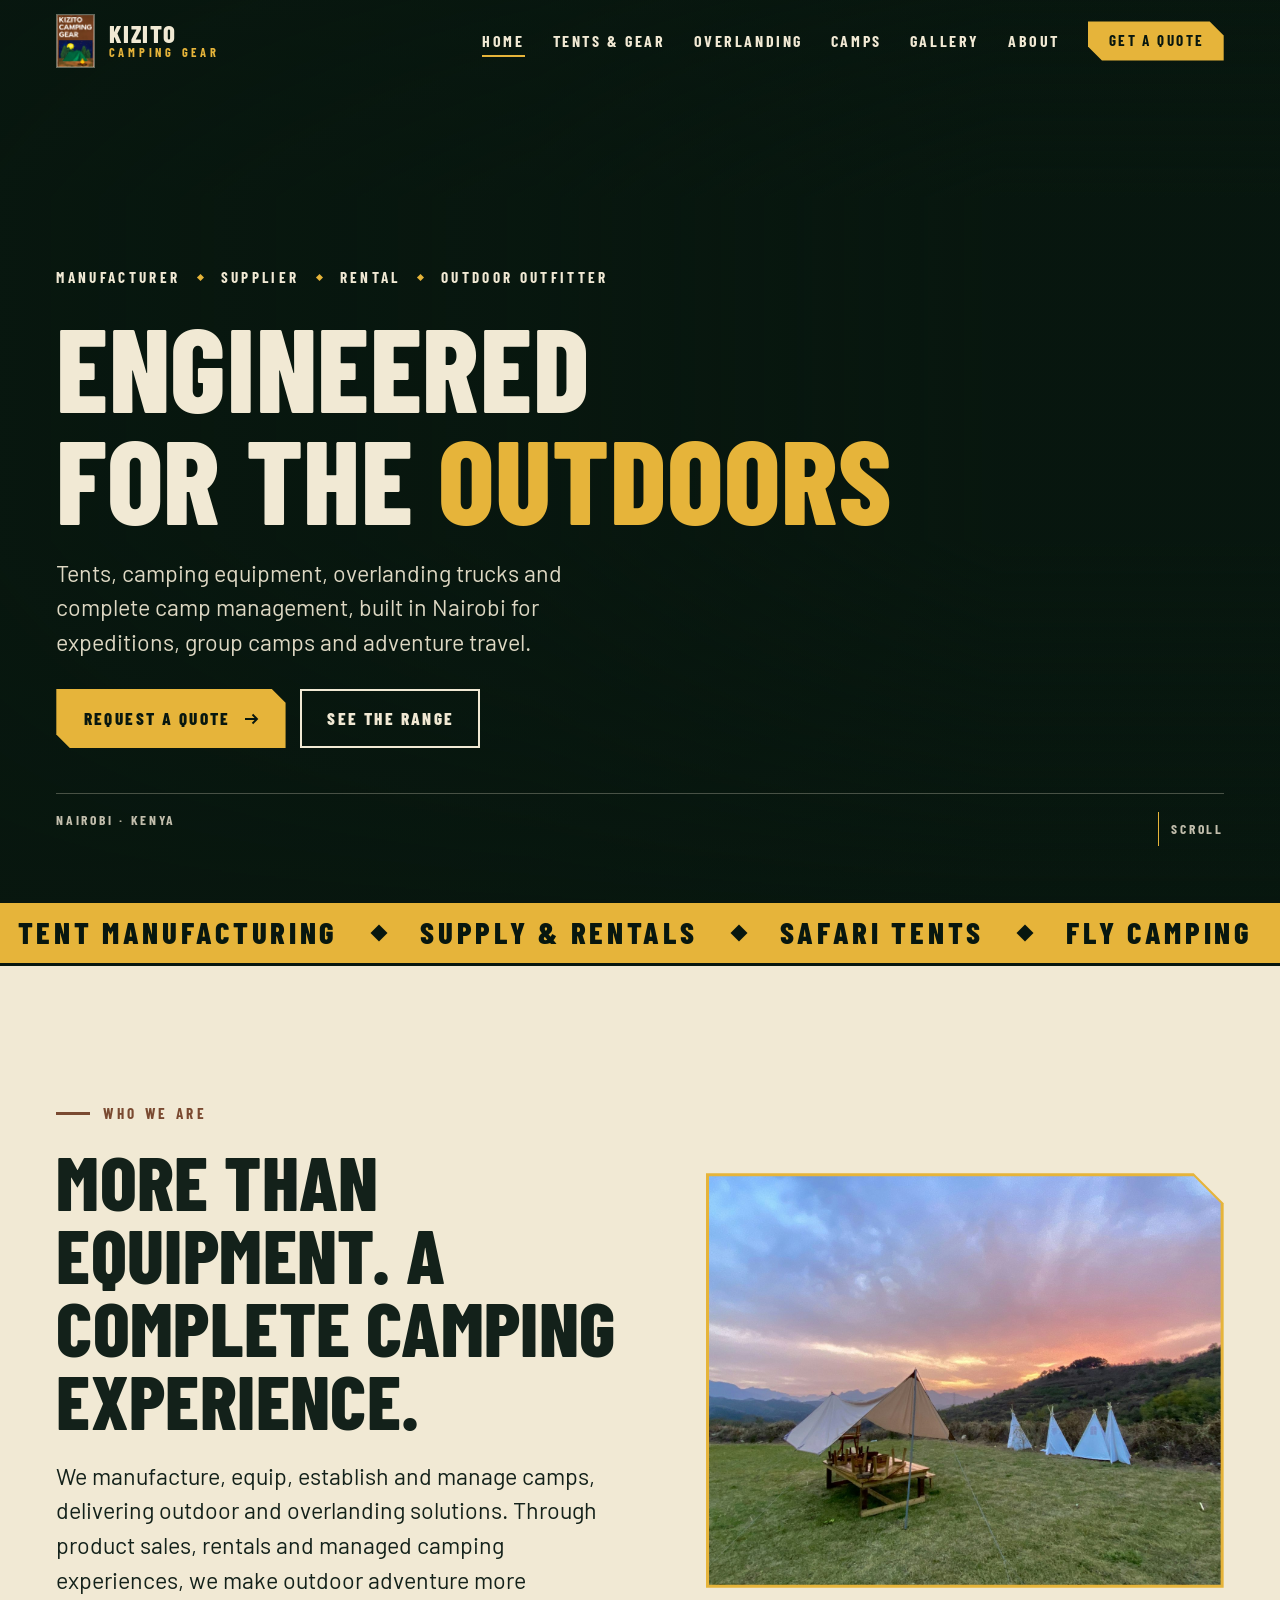
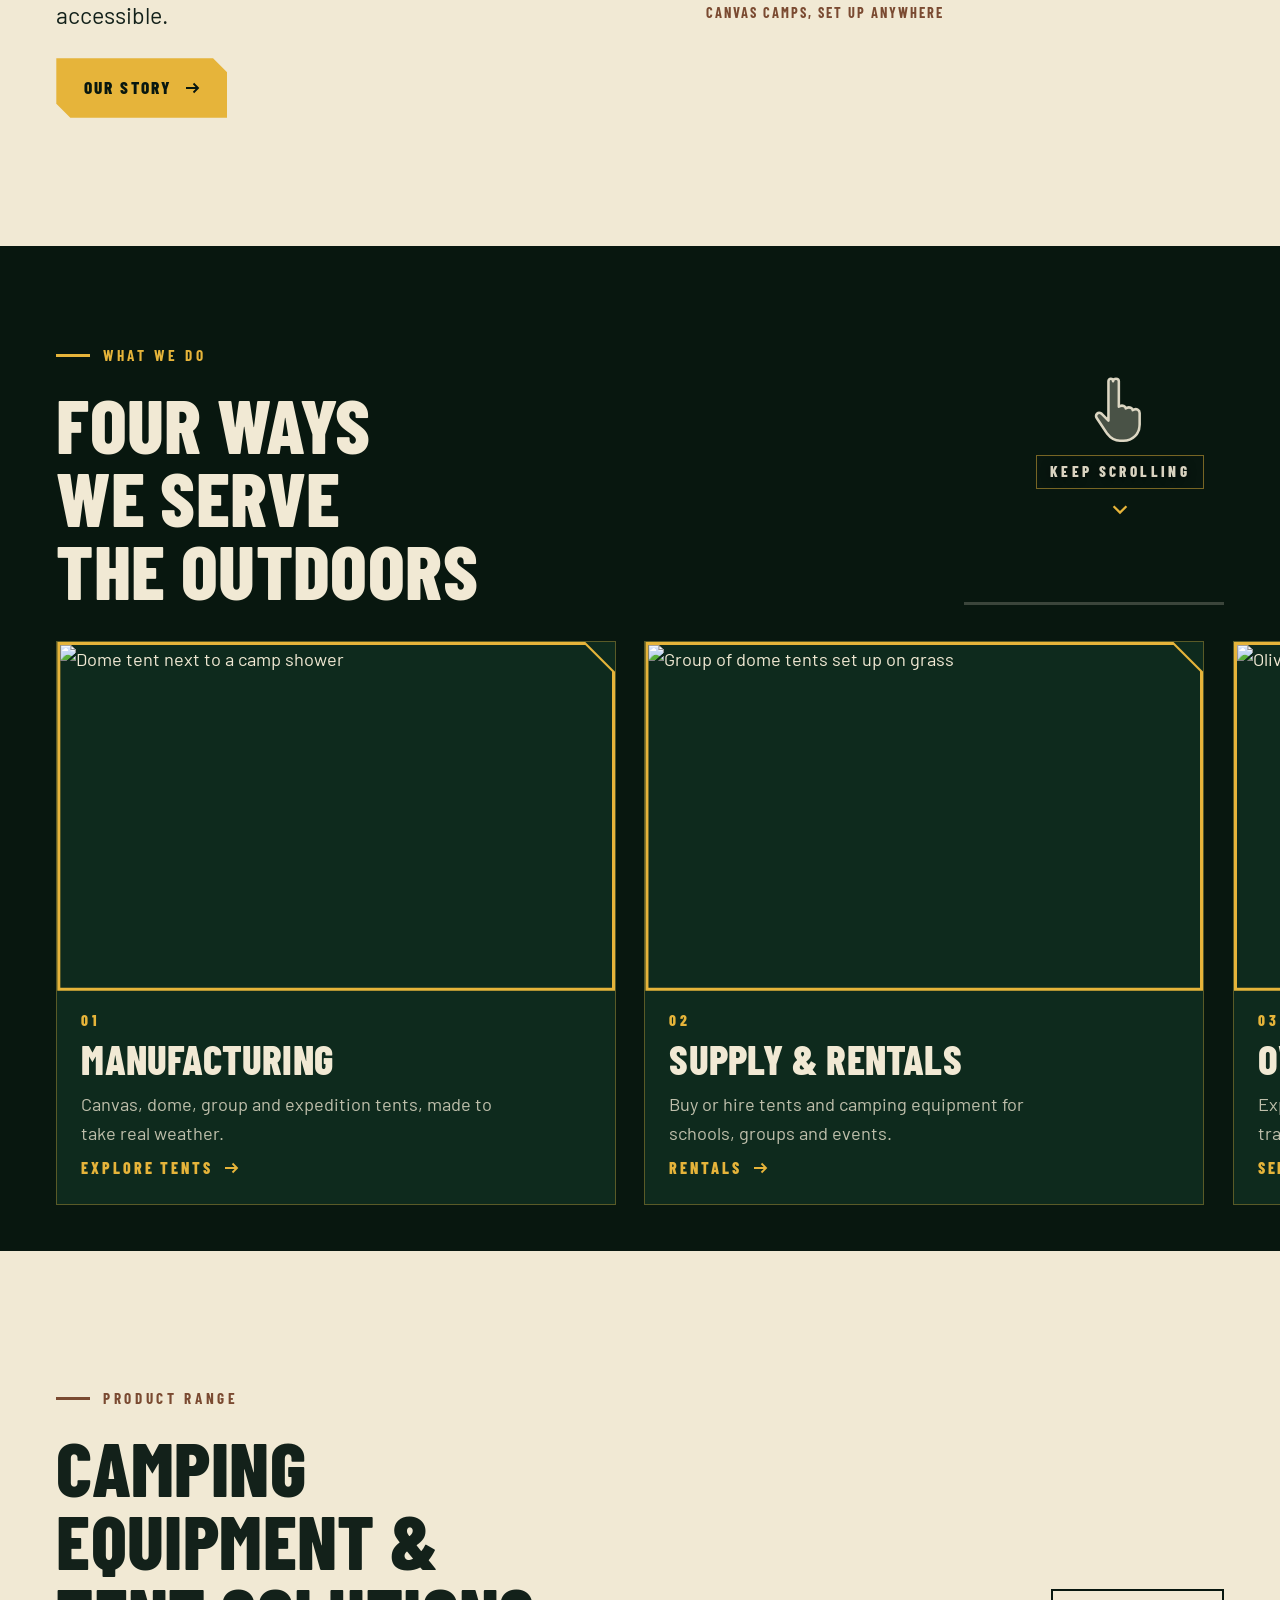
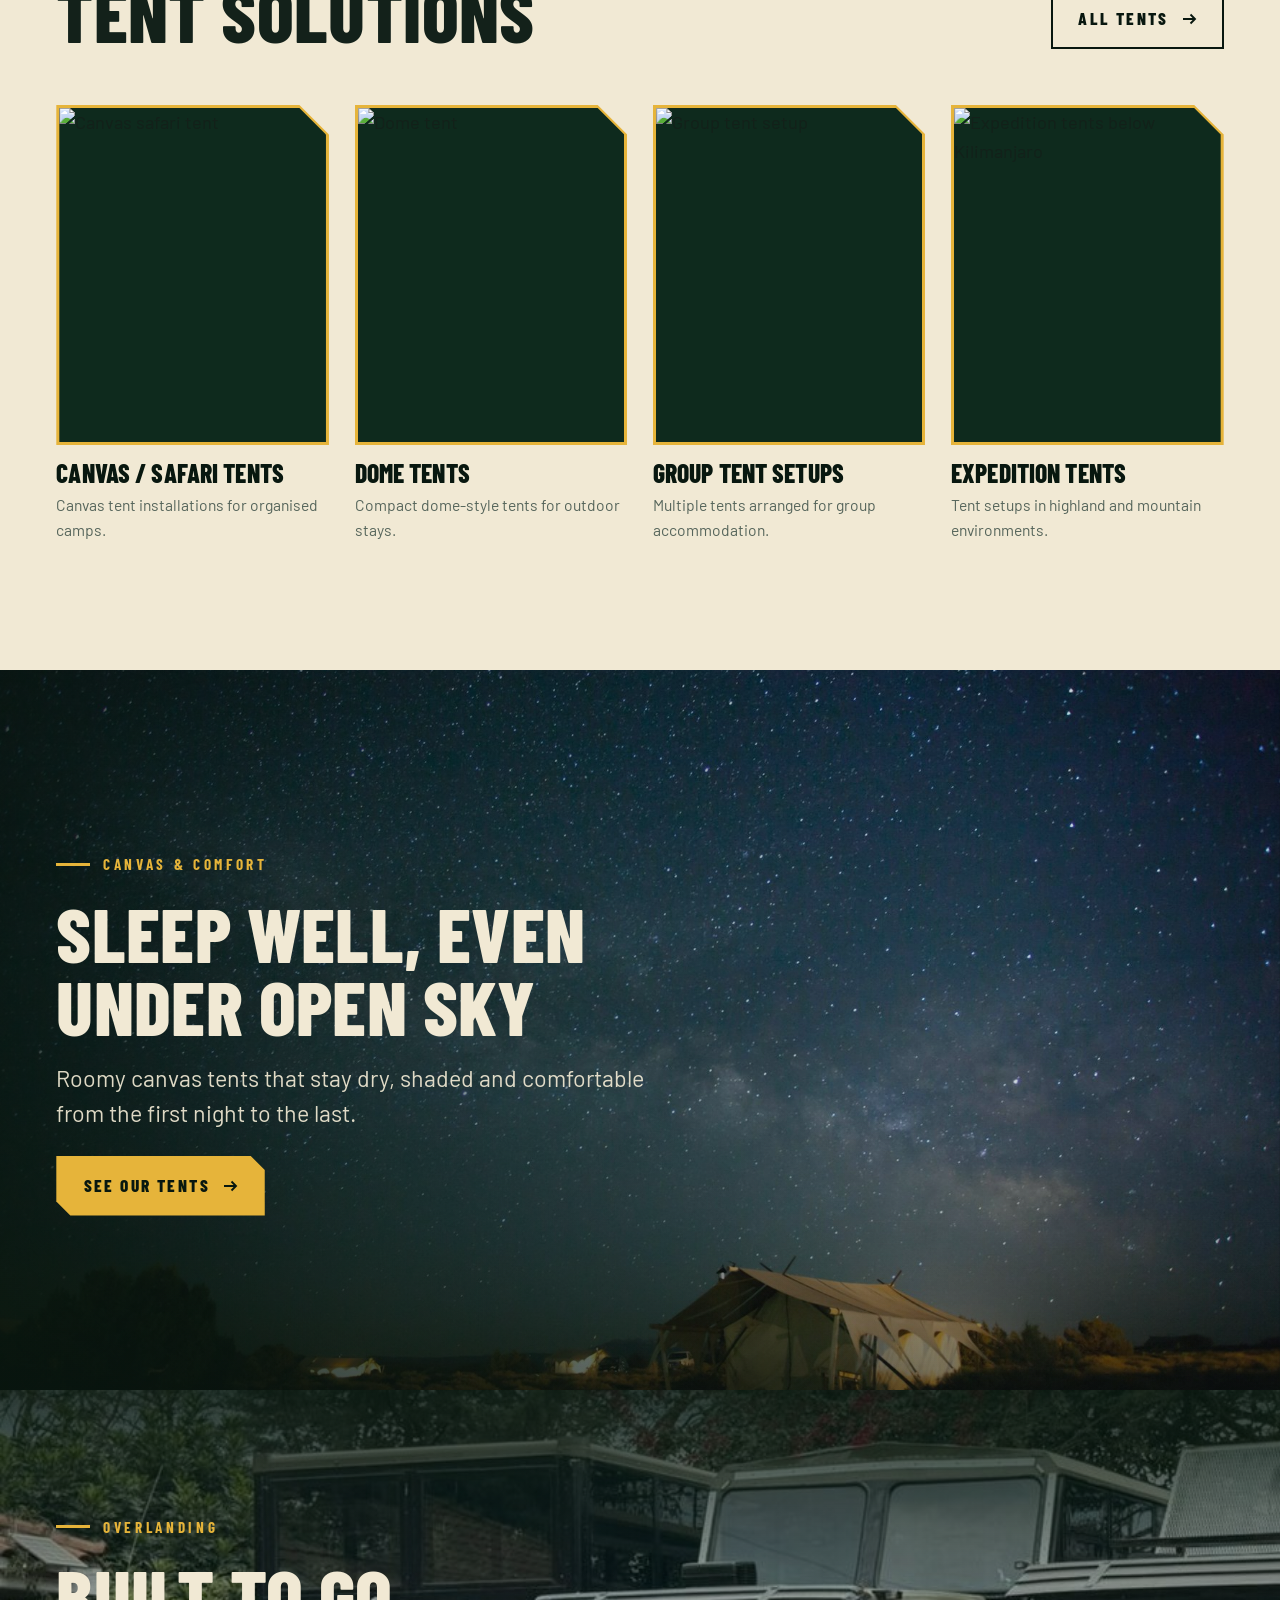
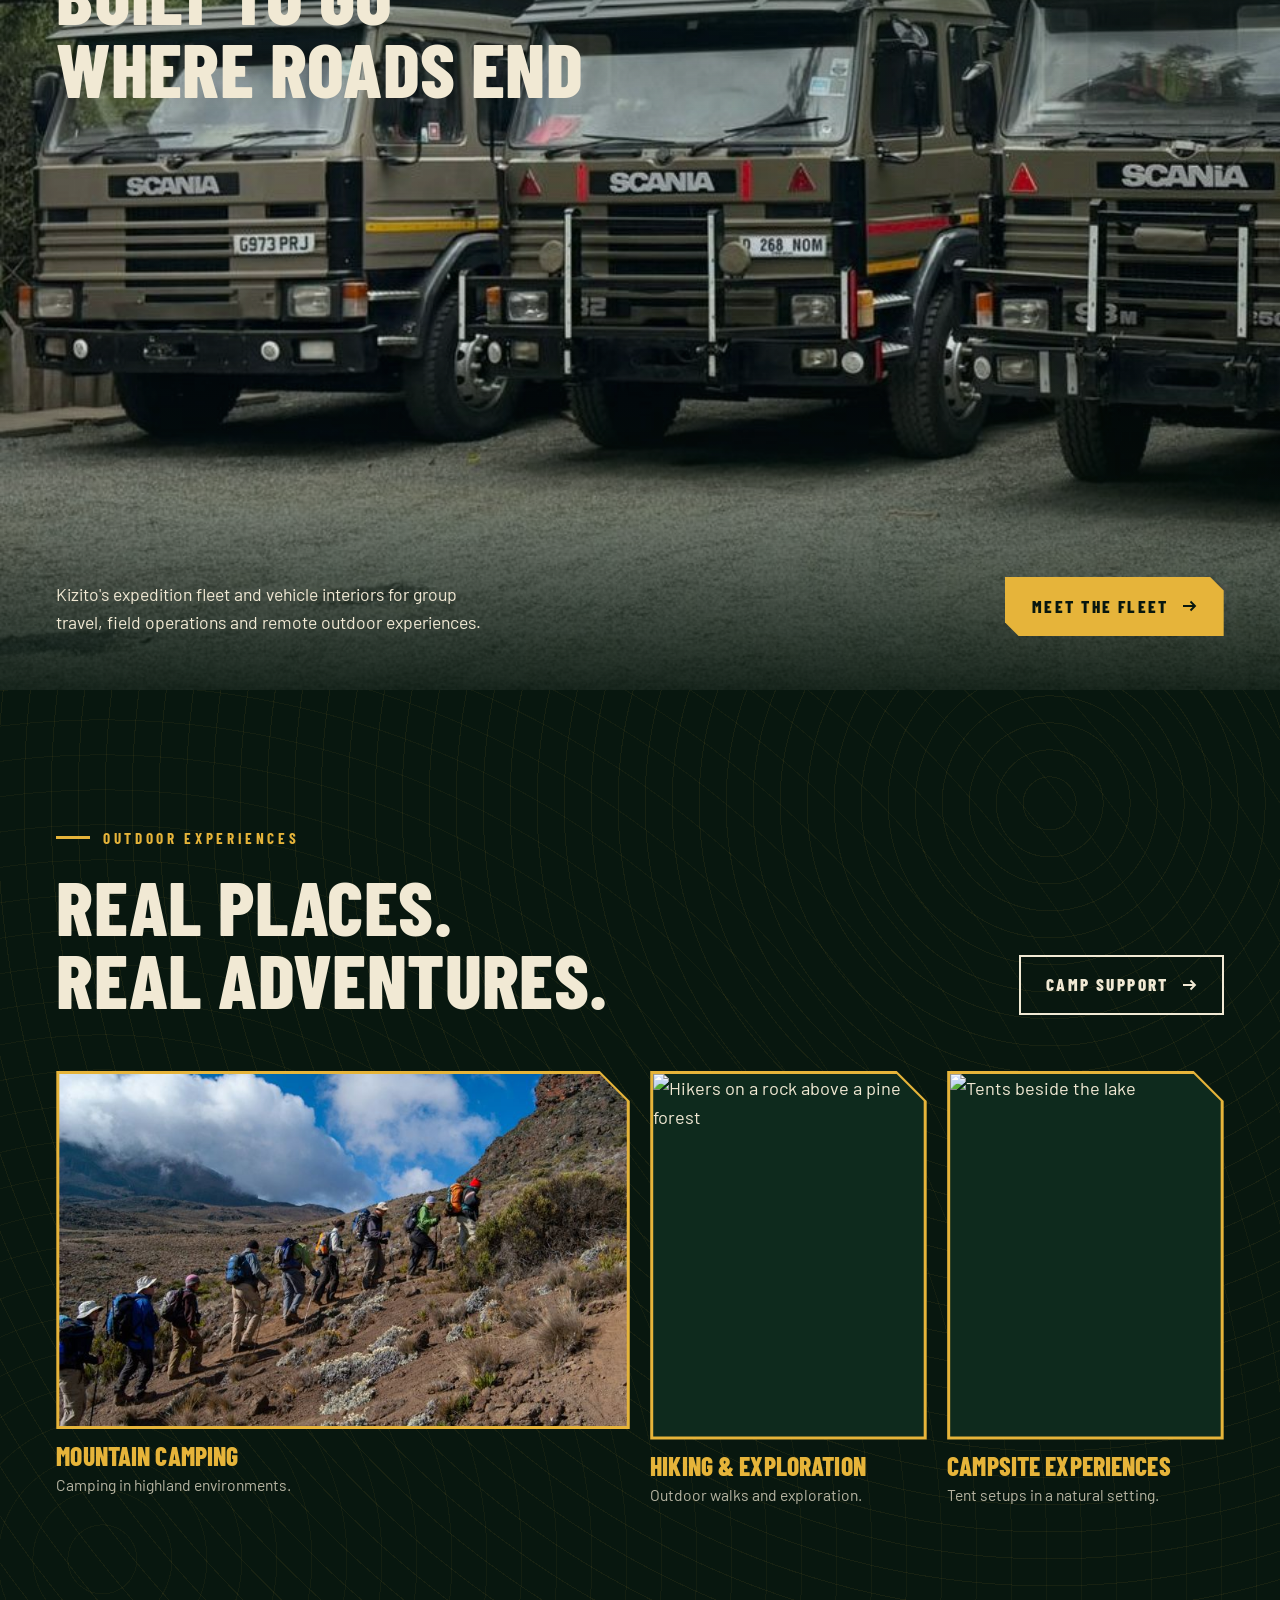
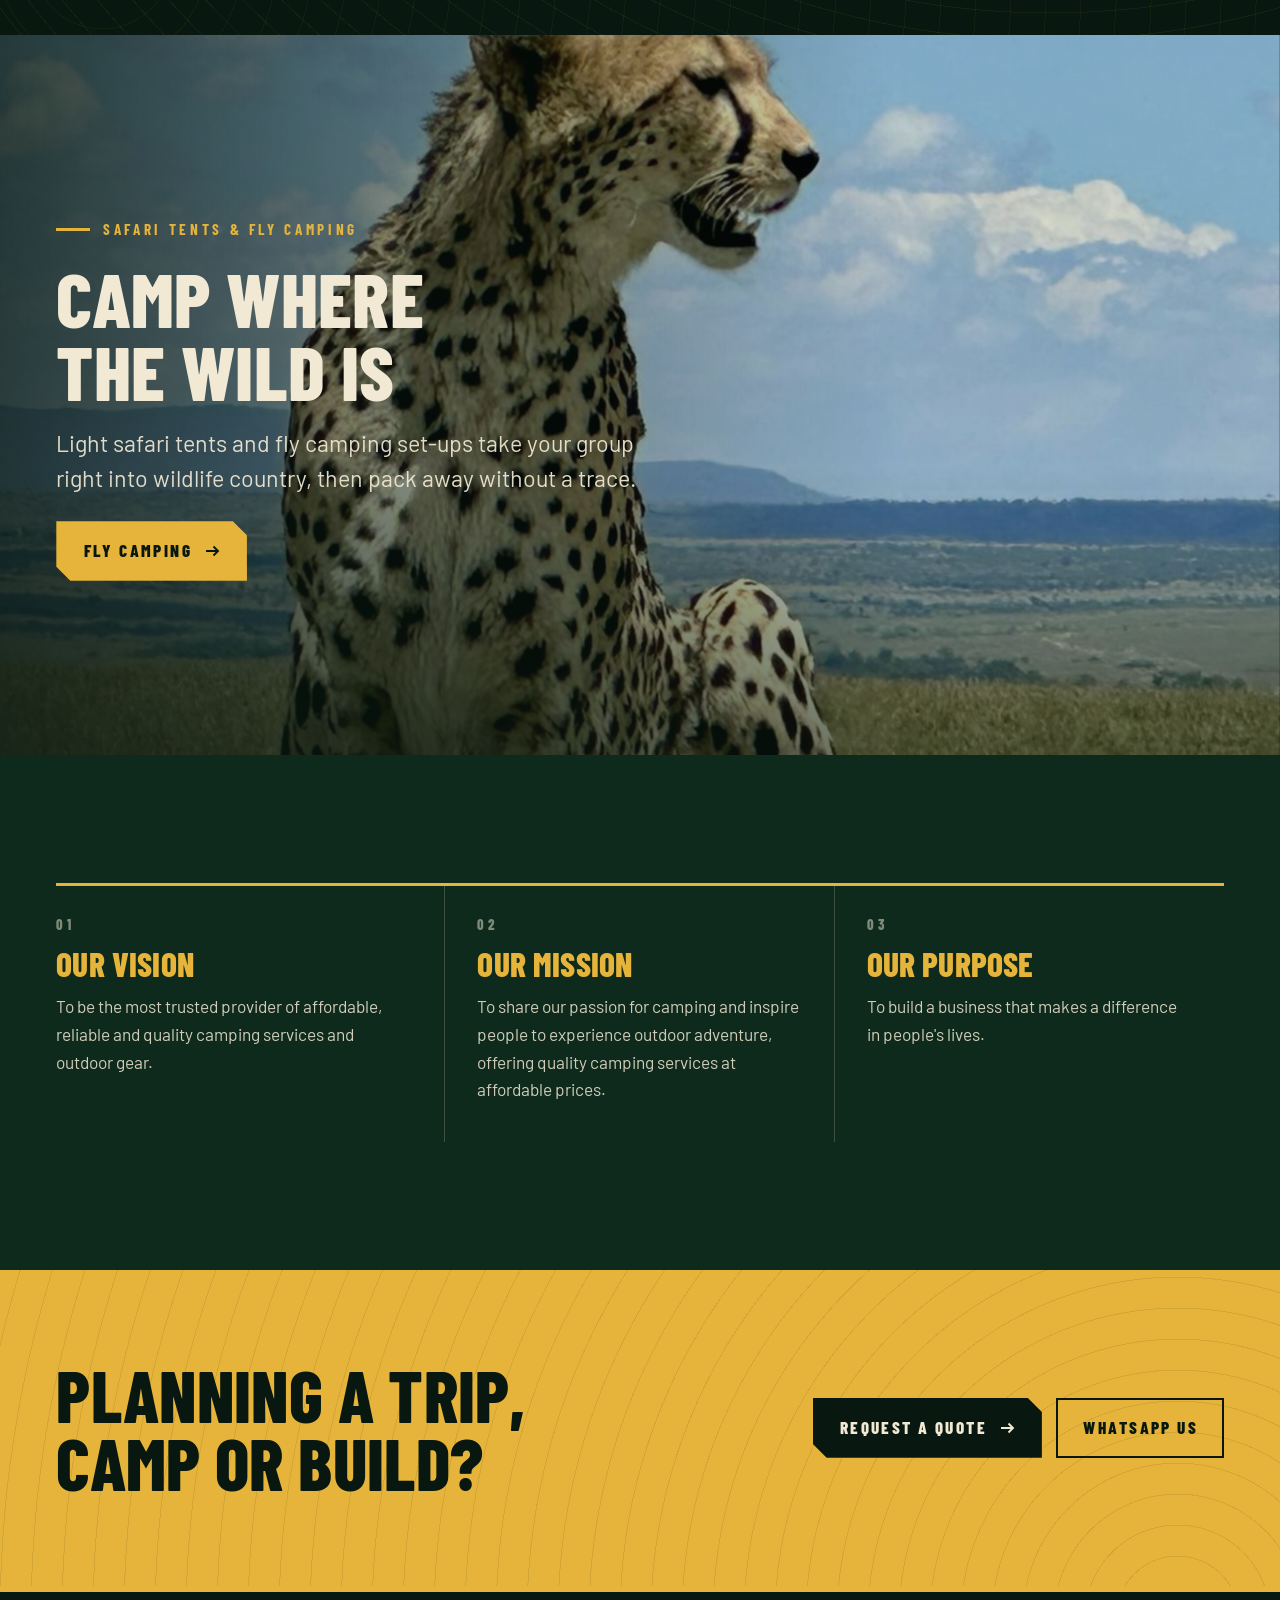
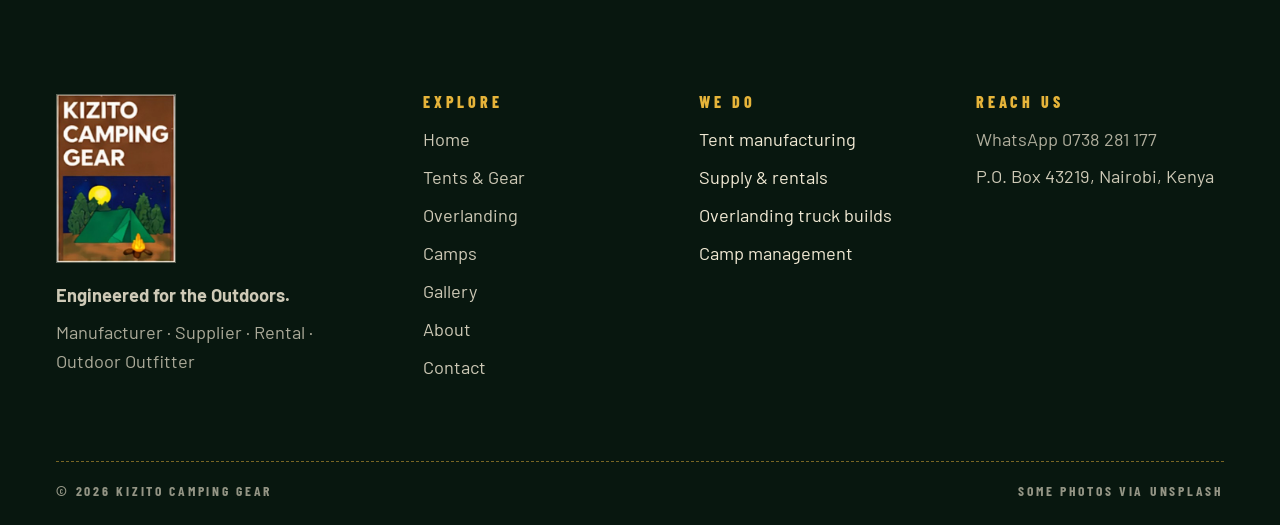
==== kizito-site/index.html @ 93d5a12f "Scroll hint and lighter logo" ====
<!doctype html><html lang="en"><head><meta charset="utf-8"><meta name="viewport" content="width=device-width,initial-scale=1,viewport-fit=cover">
<title>Kizito Camping Gear | Tents, Overlanding Trucks & Camp Management, Nairobi</title><meta name="description" content="Kizito Camping Gear manufactures and supplies tents and camping equipment, builds overlanding trucks and manages camps in Kenya. Engineered for the Outdoors."><meta name="theme-color" content="#08170f">
<meta property="og:title" content="Kizito Camping Gear | Tents, Overlanding Trucks & Camp Management, Nairobi"><meta property="og:description" content="Kizito Camping Gear manufactures and supplies tents and camping equipment, builds overlanding trucks and manages camps in Kenya. Engineered for the Outdoors."><meta property="og:type" content="website"><meta property="og:image" content="img/og.jpg"><meta name="twitter:card" content="summary_large_image">
<link rel="icon" href="favicon.ico"><link rel="icon" type="image/png" sizes="192x192" href="img/favicon-192.png"><link rel="apple-touch-icon" href="img/apple-touch-icon.png">
<link rel="preconnect" href="https://fonts.googleapis.com"><link rel="preconnect" href="https://fonts.gstatic.com" crossorigin>
<link href="https://fonts.googleapis.com/css2?family=Barlow+Condensed:wght@600;700;800&family=Barlow:wght@400;500;600&display=swap" rel="stylesheet">
<link rel="stylesheet" href="css/site.css"></head><body data-page="index.html">
<a class="skip" href="#main">Skip to content</a>
<header class="nav" id="nav"><a class="brand" href="index.html" aria-label="Kizito Camping Gear home"><img src="img/logo.jpg" alt="" width="42" height="59"><span><b>KIZITO</b><small>CAMPING GEAR</small></span></a>
<button class="burger" id="burger" aria-label="Menu" aria-expanded="false"><i></i><i></i><i></i></button>
<nav class="links" id="links" aria-label="Main"><a href="index.html" aria-current="page">Home</a><a href="tents.html">Tents & Gear</a><a href="overlanding.html">Overlanding</a><a href="camps.html">Camps</a><a href="gallery.html">Gallery</a><a href="about.html">About</a><a class="btn" href="contact.html">Get a Quote</a></nav></header><main id="main"><section class="hero"><div class="hero-bg" data-heropar><img src="img/k01.jpg" alt="A long row of canvas dome tents on a Kenyan campsite" decoding=async fetchpriority=high></div>
<div class="wrap"><div class="tags"><span>Manufacturer</span><span>Supplier</span><span>Rental</span><span>Outdoor outfitter</span></div>
<h1 class="h-xl" data-split>Engineered<br>for the <span class="gold">outdoors</span></h1>
<p class="lede">Tents, camping equipment, overlanding trucks and complete camp management, built in Nairobi for expeditions, group camps and adventure travel.</p>
<div class="btns"><a class="btn" href="contact.html">Request a quote <svg viewBox="0 0 24 24" fill="none" stroke="currentColor" stroke-width="2.5"><path d="M4 12h16M14 6l6 6-6 6"/></svg></a><a class="btn ghost" href="tents.html">See the range</a></div>
<div class="hero-foot"><span>Nairobi · Kenya</span><span class="cue"><i></i>Scroll</span></div></div></section>
<div class="marq" aria-hidden="true"><div class="marq-t"><span>Tent manufacturing</span><span>Supply &amp; rentals</span><span>Safari tents</span><span>Fly camping</span><span>Overlanding trucks</span><span>Camp management</span><span>Tent manufacturing</span><span>Supply &amp; rentals</span><span>Safari tents</span><span>Fly camping</span><span>Overlanding trucks</span><span>Camp management</span><span>Tent manufacturing</span><span>Supply &amp; rentals</span><span>Safari tents</span><span>Fly camping</span><span>Overlanding trucks</span><span>Camp management</span><span>Tent manufacturing</span><span>Supply &amp; rentals</span><span>Safari tents</span><span>Fly camping</span><span>Overlanding trucks</span><span>Camp management</span></div></div>
<section class="sec light"><div class="wrap split"><div><p class="eyebrow on-light">Who we are</p><h2 class="h-lg" data-split>More than equipment. A complete camping experience.</h2>
<p class="lede" style="margin-top:1.4rem">We manufacture, equip, establish and manage camps, delivering outdoor and overlanding solutions. Through product sales, rentals and managed camping experiences, we make outdoor adventure more accessible.</p>
<div class="btns" style="margin-top:1.6rem"><a class="btn" href="about.html">Our story <svg viewBox="0 0 24 24" fill="none" stroke="currentColor" stroke-width="2.5"><path d="M4 12h16M14 6l6 6-6 6"/></svg></a></div></div>
<div class="split-m" data-reveal><div class="frame" ><div class="in" data-par><img src="img/s2.jpg" alt="Canvas shelter and camp table at sunset in the highlands" loading=lazy decoding=async></div></div><p class="cap">Canvas camps, set up anywhere</p></div></div></section>
<section class="hdiv" id="hdiv"><div class="hdiv-pin"><div class="hdiv-head"><div><p class="eyebrow">What we do</p><h2 class="h-lg" data-split>Four ways we serve the outdoors</h2></div><div class="hdiv-prog"><i></i></div></div>
<div class="hint" id="hint" aria-hidden="true"><svg class="hand" viewBox="0 0 64 64" fill="rgba(241,233,212,.28)" stroke="rgba(241,233,212,.9)" stroke-width="2.2" stroke-linejoin="round" stroke-linecap="round"><path d="M26 8c0-3 5-3 5 0v22l1-.5c2-1 5 0 5 2l1-.5c2-1 5 0 5 2l1-.5c2-1 5 0 5 3v10c0 8-6 14-14 14h-3c-5 0-8-2-11-6L12 40c-2-3 1-6 4-4l6 6V8c0-3 4-3 4 0z"/></svg><span>Keep scrolling</span><svg class="chev" viewBox="0 0 24 24" fill="none" stroke="currentColor" stroke-width="2.5"><path d="M5 9l7 7 7-7"/></svg></div>
<div class="hdiv-track">
<a class="dcard" href="tents.html"><div class="frame"><div class="in"><img src="img/t/k23.jpg" alt="Dome tent next to a camp shower" loading=lazy decoding=async ></div></div><div class="dcard-b"><span class="dcard-n">01</span><h3>Manufacturing</h3><p>Canvas, dome, group and expedition tents, made to take real weather.</p><span class="more">Explore tents <svg viewBox="0 0 24 24" fill="none" stroke="currentColor" stroke-width="2.5"><path d="M4 12h16M14 6l6 6-6 6"/></svg></span></div></a>
<a class="dcard" href="tents.html#rentals"><div class="frame"><div class="in"><img src="img/t/k14.jpg" alt="Group of dome tents set up on grass" loading=lazy decoding=async ></div></div><div class="dcard-b"><span class="dcard-n">02</span><h3>Supply &amp; rentals</h3><p>Buy or hire tents and camping equipment for schools, groups and events.</p><span class="more">Rentals <svg viewBox="0 0 24 24" fill="none" stroke="currentColor" stroke-width="2.5"><path d="M4 12h16M14 6l6 6-6 6"/></svg></span></div></a>
<a class="dcard" href="overlanding.html"><div class="frame"><div class="in"><img src="img/t/k06.jpg" alt="Olive green overland expedition truck" loading=lazy decoding=async ></div></div><div class="dcard-b"><span class="dcard-n">03</span><h3>Overlanding solutions</h3><p>Expedition trucks and passenger interiors for group travel and remote field work.</p><span class="more">See the fleet <svg viewBox="0 0 24 24" fill="none" stroke="currentColor" stroke-width="2.5"><path d="M4 12h16M14 6l6 6-6 6"/></svg></span></div></a>
<a class="dcard" href="camps.html"><div class="frame"><div class="in"><img src="img/t/k22.jpg" alt="Tents under acacia trees beside a lake" loading=lazy decoding=async ></div></div><div class="dcard-b"><span class="dcard-n">04</span><h3>Camp management</h3><p>From campsite establishment to outdoor activities, we set up and support your group.</p><span class="more">Camps &amp; experiences <svg viewBox="0 0 24 24" fill="none" stroke="currentColor" stroke-width="2.5"><path d="M4 12h16M14 6l6 6-6 6"/></svg></span></div></a>
</div></div></section>
<section class="sec light"><div class="wrap"><div class="head"><div><p class="eyebrow on-light">Product range</p><h2 class="h-lg" data-split>Camping equipment &amp; tent solutions</h2></div><a class="btn ghost" href="tents.html">All tents <svg viewBox="0 0 24 24" fill="none" stroke="currentColor" stroke-width="2.5"><path d="M4 12h16M14 6l6 6-6 6"/></svg></a></div>
<div class="tgrid"><a class="tcard" href="tents.html" data-reveal><div class="frame" style="aspect-ratio:4/5"><div class="in" data-par><img src="img/t/k11.jpg" alt="Canvas safari tent" loading=lazy decoding=async ></div></div><h3>Canvas / Safari tents</h3><p>Canvas tent installations for organised camps.</p></a>
<a class="tcard" href="tents.html" data-reveal><div class="frame" style="aspect-ratio:4/5"><div class="in" data-par><img src="img/t/k23.jpg" alt="Dome tent" loading=lazy decoding=async ></div></div><h3>Dome tents</h3><p>Compact dome-style tents for outdoor stays.</p></a>
<a class="tcard" href="tents.html" data-reveal><div class="frame" style="aspect-ratio:4/5"><div class="in" data-par><img src="img/t/k14.jpg" alt="Group tent setup" loading=lazy decoding=async ></div></div><h3>Group tent setups</h3><p>Multiple tents arranged for group accommodation.</p></a>
<a class="tcard" href="tents.html" data-reveal><div class="frame" style="aspect-ratio:4/5"><div class="in" data-par><img src="img/t/k18.jpg" alt="Expedition tents below Kilimanjaro" loading=lazy decoding=async ></div></div><h3>Expedition tents</h3><p>Tent setups in highland and mountain environments.</p></a></div></div></section>
<section class="band" data-band><div class="band-bg" data-bandpar><img src="img/s3.jpg" alt="Canvas safari tent under the Milky Way at night" loading=lazy decoding=async></div><div class="wrap band-in"><p class="eyebrow">Canvas &amp; comfort</p><h2 class="h-lg" data-split>Sleep well, even<br>under open sky</h2><p class="lede">Roomy canvas tents that stay dry, shaded and comfortable from the first night to the last.</p><a class="btn" href="tents.html">See our tents <svg viewBox="0 0 24 24" fill="none" stroke="currentColor" stroke-width="2.5"><path d="M4 12h16M14 6l6 6-6 6"/></svg></a></div></section>
<section class="pan" id="pan"><div class="pan-img"><img src="img/fleet-wide.jpg" alt="Four Scania overland trucks parked in a row" loading="lazy"></div>
<div class="pan-t"><p class="eyebrow">Overlanding</p><h2 class="h-lg" data-split>Built to go<br>where roads end</h2></div>
<div class="pan-b"><p>Kizito's expedition fleet and vehicle interiors for group travel, field operations and remote outdoor experiences.</p><a class="btn" href="overlanding.html">Meet the fleet <svg viewBox="0 0 24 24" fill="none" stroke="currentColor" stroke-width="2.5"><path d="M4 12h16M14 6l6 6-6 6"/></svg></a></div></section>
<section class="sec dark topo"><div class="wrap"><div class="head"><div><p class="eyebrow">Outdoor experiences</p><h2 class="h-lg" data-split>Real places. Real adventures.</h2></div><a class="btn ghost" href="camps.html">Camp support <svg viewBox="0 0 24 24" fill="none" stroke="currentColor" stroke-width="2.5"><path d="M4 12h16M14 6l6 6-6 6"/></svg></a></div>
<div class="exp"><div class="it w" data-reveal><div class="frame" ><div class="in" data-par><img src="img/t/s1.jpg" alt="Hikers climbing a mountain trail on Kilimanjaro" loading=lazy decoding=async></div></div><h3>Mountain camping</h3><p>Camping in highland environments.</p></div>
<div class="it" data-reveal><div class="frame" ><div class="in" data-par><img src="img/t/k16.jpg" alt="Hikers on a rock above a pine forest" loading=lazy decoding=async ></div></div><h3>Hiking &amp; exploration</h3><p>Outdoor walks and exploration.</p></div>
<div class="it" data-reveal><div class="frame" ><div class="in" data-par><img src="img/t/k22.jpg" alt="Tents beside the lake" loading=lazy decoding=async ></div></div><h3>Campsite experiences</h3><p>Tent setups in a natural setting.</p></div></div></div></section>
<section class="band cheetah" data-band><div class="band-bg" data-bandpar><img src="img/s5.jpg" alt="Cheetah watching over the Kenyan plains from a termite mound" loading=lazy decoding=async></div><div class="wrap band-in"><p class="eyebrow">Safari tents &amp; fly camping</p><h2 class="h-lg" data-split>Camp where<br>the wild is</h2><p class="lede">Light safari tents and fly camping set-ups take your group right into wildlife country, then pack away without a trace.</p><a class="btn" href="camps.html#fly">Fly camping <svg viewBox="0 0 24 24" fill="none" stroke="currentColor" stroke-width="2.5"><path d="M4 12h16M14 6l6 6-6 6"/></svg></a></div></section>
<section class="sec dark alt"><div class="wrap"><div class="vmp"><div data-reveal><span class="n">01</span><h3>Our vision</h3><p>To be the most trusted provider of affordable, reliable and quality camping services and outdoor gear.</p></div>
<div data-reveal><span class="n">02</span><h3>Our mission</h3><p>To share our passion for camping and inspire people to experience outdoor adventure, offering quality camping services at affordable prices.</p></div>
<div data-reveal><span class="n">03</span><h3>Our purpose</h3><p>To build a business that makes a difference in people's lives.</p></div></div></div></section>
<section class="cta"><div class="wrap"><h2 data-split>Planning a trip, camp or build?</h2><div class="btns"><a class="btn" href="contact.html">Request a quote <svg viewBox="0 0 24 24" fill="none" stroke="currentColor" stroke-width="2.5"><path d="M4 12h16M14 6l6 6-6 6"/></svg></a><a class="btn ghost" href="https://wa.me/254738281177" rel="noopener">WhatsApp us</a></div></div></section></main><footer class="foot"><div class="wrap"><div class="fgrid"><div><img class="fl" src="img/logo.jpg" alt="Kizito Camping Gear" width="120" height="170"><p><b>Engineered for the Outdoors.</b></p><p style="opacity:.7">Manufacturer · Supplier · Rental · Outdoor Outfitter</p></div>
<div><h4>Explore</h4><ul><li><a href="index.html">Home</a></li><li><a href="tents.html">Tents & Gear</a></li><li><a href="overlanding.html">Overlanding</a></li><li><a href="camps.html">Camps</a></li><li><a href="gallery.html">Gallery</a></li><li><a href="about.html">About</a></li><li><a href="contact.html">Contact</a></li></ul></div>
<div><h4>We do</h4><ul><li>Tent manufacturing</li><li>Supply &amp; rentals</li><li>Overlanding truck builds</li><li>Camp management</li></ul></div>
<div><h4>Reach us</h4><p><a href="https://wa.me/254738281177" rel="noopener">WhatsApp 0738 281 177</a></p><p>P.O. Box 43219, Nairobi, Kenya</p></div></div>
<div class="fbase"><span>© <span id="yr">2026</span> Kizito Camping Gear</span><span>Some photos via Unsplash</span></div></div></footer>
<div class="lb" id="lb" role="dialog" aria-modal="true" aria-label="Photo viewer"><button class="x" aria-label="Close">×</button><button class="pv" aria-label="Previous">‹</button><figure><img alt=""><figcaption><span></span><span></span></figcaption></figure><button class="nx" aria-label="Next">›</button></div>
<script src="https://cdnjs.cloudflare.com/ajax/libs/gsap/3.12.5/gsap.min.js"></script><script src="https://cdnjs.cloudflare.com/ajax/libs/gsap/3.12.5/ScrollTrigger.min.js"></script><script src="https://cdn.jsdelivr.net/npm/lenis@1.1.13/dist/lenis.min.js"></script>
<script src="js/site.js"></script></body></html>
---- kizito-site/css/site.css ----
:root{
  --forest:#08170f; --forest-2:#0e2a1d; --pine:#143a28; --moss:#1d4a33;
  --gold:#e6b43a; --gold-2:#f3cd6b; --brown:#5b3422; --brown-2:#7a4a31;
  --canvas:#f1e9d4; --canvas-2:#e6dcc0; --paper:#f8f3e4;
  --ink:#13211a; --muted:#56655b; --line:rgba(19,33,26,.18);
  --display:'Barlow Condensed','Arial Narrow',Impact,sans-serif; --body:'Barlow',system-ui,-apple-system,'Segoe UI',sans-serif;
  --gut:clamp(20px,4.4vw,72px); --max:1320px; --ch:26px;
}
*,*::before,*::after{box-sizing:border-box}
html{-webkit-text-size-adjust:100%;scroll-behavior:auto}
html.lenis,html.lenis body{height:auto}
.lenis.lenis-smooth{scroll-behavior:auto!important}
.lenis.lenis-stopped{overflow:hidden}
body{margin:0;background:var(--canvas);color:var(--ink);font-family:var(--body);font-size:clamp(1rem,.35vw + .93rem,1.14rem);line-height:1.6;overflow-x:hidden}
img{max-width:100%;display:block}
a{color:inherit}
h1,h2,h3,h4{font-family:var(--display);font-weight:800;text-transform:uppercase;line-height:.95;letter-spacing:.005em;margin:0;text-wrap:balance}
p{margin:0 0 1em}
:focus-visible{outline:2px solid var(--gold);outline-offset:3px}
.sr{position:absolute;width:1px;height:1px;overflow:hidden;clip:rect(0 0 0 0);white-space:nowrap}
.skip{position:absolute;left:-999px;top:8px;z-index:200;background:var(--gold);color:var(--forest);padding:.6rem 1rem;font-family:var(--display);font-weight:700;text-transform:uppercase}
.skip:focus{left:8px}

/* ---------- shared bits ---------- */
.wrap{width:min(100% - 2*var(--gut),var(--max));margin-inline:auto}
.sec{padding-block:clamp(72px,10vw,150px);position:relative}
.dark{background:var(--forest);color:var(--canvas)}
.dark.alt{background:var(--forest-2)}
.topo{background-image:repeating-radial-gradient(circle at 82% 12%,transparent 0 26px,rgba(230,180,58,.07) 26px 27px),repeating-radial-gradient(circle at 8% 92%,transparent 0 34px,rgba(230,180,58,.05) 34px 35px)}
.eyebrow{display:inline-flex;align-items:center;gap:.8rem;font-family:var(--display);font-weight:700;font-size:.95rem;letter-spacing:.24em;text-transform:uppercase;color:var(--gold);margin-bottom:1.2rem}
.eyebrow::before{content:"";width:34px;height:3px;background:var(--gold)}
.light .eyebrow,.eyebrow.on-light{color:var(--brown-2)}
.light .eyebrow::before,.eyebrow.on-light::before{background:var(--brown-2)}
.h-xl{font-size:clamp(3.2rem,9.2vw,9.2rem)}
.h-lg{font-size:clamp(2.5rem,6vw,5.6rem)}
.h-md{font-size:clamp(1.9rem,3.6vw,3.2rem)}
.gold{color:var(--gold)}
.lede{font-size:clamp(1.1rem,1vw + .9rem,1.45rem);line-height:1.5;max-width:46ch}
.muted{color:var(--muted)} .dark .muted{color:rgba(241,233,212,.7)}
.stitch{height:0;border:0;border-top:2px dashed var(--gold);opacity:.65;margin:0}
.ch{clip-path:polygon(0 0,calc(100% - var(--ch)) 0,100% var(--ch),100% 100%,0 100%)}

.btn{--bg:var(--gold);--fg:var(--forest);display:inline-flex;align-items:center;gap:.7rem;padding:1rem 1.6rem 1rem 1.7rem;background:var(--bg);color:var(--fg);border:0;cursor:pointer;font-family:var(--display);font-weight:800;font-size:1.08rem;letter-spacing:.14em;text-transform:uppercase;text-decoration:none;clip-path:polygon(0 0,calc(100% - 14px) 0,100% 14px,100% 100%,14px 100%,0 calc(100% - 14px));transition:background .3s,color .3s,transform .3s}
.btn svg{width:18px;height:18px;transition:transform .3s}
.btn:hover{--bg:var(--gold-2)} .btn:hover svg{transform:translateX(4px)}
.btn.ghost{--bg:transparent;--fg:var(--canvas);box-shadow:inset 0 0 0 2px currentColor;clip-path:none}
.btn.ghost:hover{--bg:var(--canvas);--fg:var(--forest)}
.light .btn.ghost{--fg:var(--forest)} .light .btn.ghost:hover{--bg:var(--forest);--fg:var(--canvas)}
.btns{display:flex;flex-wrap:wrap;gap:.9rem}

.frame{position:relative;background:var(--gold);padding:3px;clip-path:polygon(0 0,calc(100% - 30px) 0,100% 30px,100% 100%,0 100%);overflow:hidden}
.frame .in{position:relative;overflow:hidden;width:100%;height:100%;clip-path:polygon(0 0,calc(100% - 27px) 0,100% 27px,100% 100%,0 100%);background:var(--forest-2)}
.frame img{width:100%;height:100%;object-fit:cover;transform-origin:50% 50%}
.cap{font-family:var(--display);font-weight:700;letter-spacing:.14em;text-transform:uppercase;font-size:.9rem;color:var(--gold);margin-top:.8rem}
.light .cap{color:var(--brown-2)}

/* ---------- nav ---------- */
.nav{position:fixed;inset:0 0 auto 0;z-index:80;display:flex;align-items:center;justify-content:space-between;gap:1.5rem;padding:14px var(--gut);transition:background .4s,box-shadow .4s,padding .4s;color:var(--canvas)}
.nav.is-solid{background:rgba(8,23,15,.94);backdrop-filter:blur(8px);box-shadow:0 1px 0 rgba(230,180,58,.35);padding-block:9px}
.brand{display:flex;align-items:center;gap:.85rem;text-decoration:none}
.brand img{height:54px;width:auto;border:1px solid rgba(241,233,212,.4);transition:height .4s}
.nav.is-solid .brand img{height:44px}
.brand b{display:block;font:800 1.55rem/.95 var(--display);letter-spacing:.06em}
.brand small{display:block;font:700 .78rem/1.1 var(--display);letter-spacing:.3em;color:var(--gold)}
.links{display:flex;align-items:center;gap:clamp(1rem,2.2vw,2.2rem)}
.links a{font:700 1rem/1 var(--display);letter-spacing:.16em;text-transform:uppercase;text-decoration:none;position:relative;padding:.4rem 0}
.links a:not(.btn)::after{content:"";position:absolute;left:0;right:0;bottom:-2px;height:2px;background:var(--gold);transform:scaleX(0);transform-origin:left;transition:transform .35s}
.links a:not(.btn):hover::after,.links a[aria-current=page]::after{transform:scaleX(1)}
.links .btn{padding:.75rem 1.2rem .75rem 1.3rem;font-size:.95rem}
.burger{display:none;width:46px;height:46px;border:1px solid rgba(241,233,212,.5);background:none;color:inherit;cursor:pointer;position:relative}
.burger i{position:absolute;left:12px;right:12px;height:2px;background:currentColor;transition:transform .35s,opacity .35s}
.burger i:nth-child(1){top:16px}.burger i:nth-child(2){top:22px}.burger i:nth-child(3){top:28px}
.menu-open .burger i:nth-child(1){transform:translateY(6px) rotate(45deg)}
.menu-open .burger i:nth-child(2){opacity:0}
.menu-open .burger i:nth-child(3){transform:translateY(-6px) rotate(-45deg)}
@media (max-width:980px){
  .burger{display:block;z-index:3}
  .links{position:fixed;inset:0;z-index:2;flex-direction:column;align-items:flex-start;justify-content:center;gap:1.1rem;padding:90px var(--gut) 40px;background:var(--forest);clip-path:inset(0 0 100% 0);transition:clip-path .6s cubic-bezier(.7,0,.2,1)}
  .menu-open .links{clip-path:inset(0)}
  .links a{font-size:2.3rem;letter-spacing:.06em;font-weight:800}
  .links .btn{font-size:1.2rem;margin-top:1rem}
  .menu-open .nav,.menu-open .brand{color:var(--canvas)}
  .brand{position:relative;z-index:3}
}

/* ---------- hero ---------- */
.hero{position:relative;min-height:100svh;display:flex;align-items:flex-end;color:var(--canvas);overflow:hidden;background:var(--forest)}
.hero-bg{position:absolute;inset:-6% 0 -6% 0;will-change:transform}
.hero-bg img{width:100%;height:100%;object-fit:cover;object-position:60% 50%}
.hero::after{content:"";position:absolute;inset:0;background:linear-gradient(90deg,rgba(8,23,15,.86) 0,rgba(8,23,15,.55) 42%,rgba(8,23,15,.05) 78%),linear-gradient(0deg,rgba(8,23,15,.92) 0,rgba(8,23,15,0) 40%),linear-gradient(180deg,rgba(8,23,15,.55) 0,rgba(8,23,15,0) 22%)}
.hero .wrap{position:relative;z-index:2;padding-block:clamp(120px,16vh,180px) clamp(34px,6vh,70px)}
.hero h1{margin-bottom:1.3rem}
.hero .lede{margin-bottom:1.8rem;color:rgba(241,233,212,.92)}
.tags{display:flex;flex-wrap:wrap;gap:.5rem 1.1rem;margin-bottom:1.6rem;font:700 .95rem/1 var(--display);letter-spacing:.22em;text-transform:uppercase}
.tags span{display:inline-flex;align-items:center;gap:1.1rem}
.tags span+span::before{content:"";width:5px;height:5px;background:var(--gold);transform:rotate(45deg)}
.hero-foot{position:relative;z-index:2;border-top:1px solid rgba(241,233,212,.28);margin-top:clamp(28px,5vh,60px);padding-top:1.1rem;display:flex;justify-content:space-between;gap:1rem;font:700 .85rem/1.2 var(--display);letter-spacing:.2em;text-transform:uppercase;color:rgba(241,233,212,.8)}
.cue{display:inline-flex;align-items:center;gap:.8rem}
.cue i{width:1px;height:34px;background:var(--gold);transform-origin:top;animation:cue 2.2s ease-in-out infinite}
@keyframes cue{0%{transform:scaleY(0)}50%{transform:scaleY(1)}100%{transform:scaleY(1);opacity:0}}
.phead{min-height:68svh}
.phead h1{font-size:clamp(3rem,8vw,7.6rem)}
.crumb{font:700 .85rem/1 var(--display);letter-spacing:.22em;text-transform:uppercase;color:rgba(241,233,212,.75);margin-bottom:1.1rem}
.crumb a{text-decoration:none;color:var(--gold)}

/* ---------- marquee ---------- */
.marq{background:var(--gold);color:var(--forest);overflow:hidden;border-block:3px solid var(--forest)}
.marq-t{display:flex;width:max-content;animation:marq 34s linear infinite}
.marq span{display:inline-flex;align-items:center;gap:2.2rem;padding:.9rem 1.1rem;font:800 clamp(1.3rem,2.4vw,2rem)/1 var(--display);letter-spacing:.12em;text-transform:uppercase;white-space:nowrap}
.marq span::after{content:"";width:12px;height:12px;background:var(--forest);transform:rotate(45deg)}
@keyframes marq{to{transform:translateX(-50%)}}

/* ---------- statement ---------- */
.split{display:grid;grid-template-columns:1.05fr .95fr;gap:clamp(32px,6vw,96px);align-items:center}
.split.flip{grid-template-columns:.95fr 1.05fr}
.split.flip .split-m{order:-1}
.split h2{margin-bottom:1.4rem}
.split-m .frame{aspect-ratio:4/3.2}
@media (max-width:860px){.split,.split.flip{grid-template-columns:1fr}.split.flip .split-m{order:0}}
.pill-row{display:flex;flex-wrap:wrap;gap:.6rem;margin-top:1.6rem}
.pill{padding:.5rem .95rem;border:1px solid var(--gold);font:700 .92rem/1 var(--display);letter-spacing:.16em;text-transform:uppercase;color:var(--gold)}
.light .pill{border-color:var(--brown-2);color:var(--brown-2)}

/* ---------- divisions: pinned sideways scroll ---------- */
.hdiv{background:var(--forest);color:var(--canvas);overflow:hidden}
.hdiv-pin{min-height:100svh;display:flex;flex-direction:column;justify-content:center;gap:clamp(20px,4vh,44px);padding-block:clamp(78px,10vh,110px) clamp(24px,5vh,56px)}
.hdiv-head{display:flex;justify-content:space-between;align-items:flex-end;gap:2rem;flex-wrap:wrap;padding-inline:var(--gut)}
.hdiv-head h2{max-width:14ch}
.hdiv-prog{width:min(260px,40vw);height:3px;background:rgba(241,233,212,.22);position:relative;overflow:hidden}
.hdiv-prog i{position:absolute;inset:0;background:var(--gold);transform:scaleX(0);transform-origin:left}
.hdiv-track{display:flex;gap:clamp(16px,2.2vw,34px);padding-inline:var(--gut);width:max-content;will-change:transform}
.dcard{width:min(80vw,560px);display:grid;grid-template-rows:auto 1fr;background:var(--forest-2);border:1px solid rgba(230,180,58,.35);color:inherit;text-decoration:none;transition:border-color .3s}
.dcard:hover{border-color:var(--gold)}
.dcard .frame{aspect-ratio:16/10;border-radius:0}
.dcard-b{padding:1.4rem 1.5rem 1.7rem;display:flex;flex-direction:column;gap:.7rem}
.dcard-n{font:800 .95rem/1 var(--display);letter-spacing:.26em;color:var(--gold)}
.dcard h3{font-size:clamp(2rem,3.2vw,2.9rem)}
.dcard p{color:rgba(241,233,212,.78);margin:0;max-width:42ch}
.more{margin-top:auto;display:inline-flex;gap:.6rem;align-items:center;font:800 1rem/1 var(--display);letter-spacing:.18em;text-transform:uppercase;color:var(--gold)}
.more svg{width:18px;height:18px;transition:transform .3s}.dcard:hover .more svg,.more:hover svg{transform:translateX(5px)}
@media (max-width:700px){.hdiv-pin{min-height:100svh}.dcard{width:82vw}}
.no-pin .hdiv-track{width:auto;flex-direction:column}
.no-pin .dcard{width:100%}

/* ---------- product teaser grid ---------- */
.head{display:flex;justify-content:space-between;align-items:flex-end;gap:2rem;flex-wrap:wrap;margin-bottom:clamp(28px,5vw,56px)}
.head h2{max-width:16ch}
.tgrid{display:grid;grid-template-columns:repeat(4,1fr);gap:clamp(14px,2vw,26px)}
.tcard{text-decoration:none;color:inherit;display:block}
.tcard .frame{aspect-ratio:4/5}
.tcard h3{font-size:clamp(1.5rem,2vw,2rem);margin:1rem 0 .4rem;color:var(--forest)}
.tcard p{font-size:.98rem;color:var(--muted);margin:0}
.tcard:hover .frame img{transform:scale(1.06)}
.frame img{transition:transform 1.1s cubic-bezier(.2,.7,.2,1)}
@media (max-width:980px){.tgrid{grid-template-columns:repeat(2,1fr)}}
@media (max-width:520px){.tgrid{grid-template-columns:1fr 1fr;gap:12px}.tcard .frame{aspect-ratio:1/1.1}.tcard p{display:none}}

/* ---------- fleet pan ---------- */
.pan{position:relative;height:100svh;min-height:560px;overflow:hidden;background:var(--forest);color:var(--canvas)}
.pan-img{position:absolute;left:0;top:0;height:100%;width:max(100vw,calc(100svh*2.54));will-change:transform}
.pan-img img{width:100%;height:100%;object-fit:cover}
.pan::after{content:"";position:absolute;inset:0;background:linear-gradient(180deg,rgba(8,23,15,.85) 0,rgba(8,23,15,.1) 38%,rgba(8,23,15,.1) 60%,rgba(8,23,15,.92) 100%);pointer-events:none}
.pan-t{position:absolute;z-index:2;left:var(--gut);right:var(--gut);top:clamp(92px,13vh,150px)}
.pan-t h2{margin-bottom:1rem}
.pan-b{position:absolute;z-index:2;left:var(--gut);right:var(--gut);bottom:clamp(28px,6vh,60px);display:flex;justify-content:space-between;align-items:flex-end;gap:1.5rem;flex-wrap:wrap}
.pan-b p{max-width:44ch;margin:0;font-size:1.1rem}

/* ---------- experiences strip ---------- */
.exp{display:grid;grid-template-columns:repeat(12,1fr);gap:clamp(12px,1.6vw,22px)}
.exp .it{grid-column:span 3}
.exp .it.w{grid-column:span 6}
.exp .frame{aspect-ratio:3/4}.exp .it.w .frame{aspect-ratio:16/10}
.exp h3{font-size:1.6rem;margin:.9rem 0 .25rem;color:var(--gold)}
.exp p{color:rgba(241,233,212,.75);margin:0;font-size:.98rem}
@media (max-width:860px){.exp .it,.exp .it.w{grid-column:span 6}.exp .it.w{grid-column:span 12}}

/* ---------- vision mission purpose ---------- */
.vmp{display:grid;grid-template-columns:repeat(3,1fr);gap:0;border-top:3px solid var(--gold)}
.vmp div{padding:2rem 2rem 2.4rem 0;border-right:1px solid rgba(241,233,212,.2);padding-left:2rem}
.vmp div:first-child{padding-left:0}.vmp div:last-child{border:0}
.vmp h3{font-size:clamp(1.7rem,2.6vw,2.4rem);color:var(--gold);margin-bottom:.8rem}
.vmp p{margin:0;color:rgba(241,233,212,.85);font-size:1.08rem}
.vmp .n{display:block;font:800 .9rem/1 var(--display);letter-spacing:.28em;color:rgba(241,233,212,.5);margin-bottom:1rem}
@media (max-width:860px){.vmp{grid-template-columns:1fr}.vmp div{padding:1.6rem 0;border-right:0;border-bottom:1px solid rgba(241,233,212,.2);padding-left:0}}

/* ---------- cta ---------- */
.cta{background:var(--gold);color:var(--forest);position:relative;overflow:hidden}
.cta .wrap{display:flex;justify-content:space-between;align-items:center;gap:2rem 4rem;flex-wrap:wrap;padding-block:clamp(48px,7vw,96px)}
.cta h2{font-size:clamp(2.4rem,5.6vw,5rem);max-width:15ch}
.cta .btn{--bg:var(--forest);--fg:var(--canvas)} .cta .btn:hover{--bg:var(--brown)}
.cta .btn.ghost{--bg:transparent;--fg:var(--forest)} .cta .btn.ghost:hover{--bg:var(--forest);--fg:var(--gold)}
.cta::before{content:"";position:absolute;inset:0;background-image:repeating-radial-gradient(circle at 92% 110%,transparent 0 30px,rgba(8,23,15,.09) 30px 31px);pointer-events:none}

/* ---------- product rows (tents page) ---------- */
.prow{display:grid;grid-template-columns:90px 1.1fr .9fr;gap:clamp(18px,3.4vw,56px);align-items:center;padding-block:clamp(32px,5vw,64px);border-bottom:2px dashed rgba(19,33,26,.25)}
.prow:last-child{border-bottom:0}
.prow .num{font:800 clamp(3rem,6vw,5.5rem)/.8 var(--display);color:var(--gold);-webkit-text-stroke:0}
.prow .frame{aspect-ratio:16/10}
.prow h3{font-size:clamp(2rem,4vw,3.6rem);margin-bottom:.8rem}
.prow p{color:var(--muted);max-width:40ch;margin:0}
.prow:nth-child(even) .frame{order:3}
@media (max-width:860px){.prow{grid-template-columns:1fr}.prow:nth-child(even) .frame{order:0}.prow .num{font-size:3.2rem}}
.cards3{display:grid;grid-template-columns:repeat(3,1fr);gap:clamp(14px,2vw,26px)}
.card{padding:2rem 1.8rem 2.2rem;background:var(--forest-2);border:1px solid rgba(230,180,58,.35);position:relative}
.card .n{font:800 .9rem/1 var(--display);letter-spacing:.26em;color:var(--gold)}
.card h3{font-size:clamp(1.8rem,2.6vw,2.4rem);margin:1rem 0 .7rem}
.card p{margin:0;color:rgba(241,233,212,.8)}
@media (max-width:860px){.cards3{grid-template-columns:1fr}}
.strip{display:grid;grid-template-columns:repeat(4,1fr);gap:clamp(10px,1.4vw,18px)}
.strip .frame{aspect-ratio:1/1}
@media (max-width:760px){.strip{grid-template-columns:1fr 1fr}}

/* ---------- gallery ---------- */
.filters{display:flex;flex-wrap:wrap;gap:.6rem;margin-bottom:2rem}
.fbtn{padding:.7rem 1.2rem;background:none;border:2px solid var(--forest);color:var(--forest);font:800 .98rem/1 var(--display);letter-spacing:.16em;text-transform:uppercase;cursor:pointer;transition:background .25s,color .25s}
.fbtn[aria-pressed=true],.fbtn:hover{background:var(--forest);color:var(--gold)}
.mason{columns:3;column-gap:clamp(10px,1.4vw,18px)}
.gt{break-inside:avoid;margin:0 0 clamp(10px,1.4vw,18px);display:block;width:100%;padding:0;border:0;background:var(--forest);cursor:zoom-in;position:relative;overflow:hidden}
.gt img{width:100%;height:auto;transition:transform 1s cubic-bezier(.2,.7,.2,1),opacity .4s}
.gt:hover img{transform:scale(1.05)}
.gt span{position:absolute;left:0;right:0;bottom:0;padding:1.6rem .9rem .7rem;background:linear-gradient(0deg,rgba(8,23,15,.88),transparent);color:var(--canvas);font:700 .9rem/1.1 var(--display);letter-spacing:.14em;text-transform:uppercase;text-align:left;transform:translateY(100%);transition:transform .4s}
.gt:hover span,.gt:focus-visible span{transform:none}
.gt[hidden]{display:none}
@media (max-width:900px){.mason{columns:2}}
@media (max-width:420px){.mason{columns:1}}
@media (hover:none){.gt span{transform:none}}
.lb{position:fixed;inset:0;z-index:150;background:rgba(5,14,9,.96);display:grid;place-items:center;opacity:0;visibility:hidden;transition:opacity .35s,visibility 0s .35s}
.lb.is-open{opacity:1;visibility:visible;transition:opacity .35s}
.lb figure{margin:0;display:grid;gap:.8rem;max-width:min(94vw,1400px)}
.lb img{max-width:100%;max-height:78svh;object-fit:contain;margin:auto;border:3px solid var(--gold)}
.lb figcaption{display:flex;justify-content:space-between;gap:1rem;color:var(--canvas);font:700 1rem/1.2 var(--display);letter-spacing:.16em;text-transform:uppercase}
.lb button{position:absolute;width:52px;height:52px;border:1px solid rgba(241,233,212,.5);background:rgba(8,23,15,.6);color:var(--canvas);cursor:pointer;display:grid;place-items:center;font-size:1.6rem;line-height:1}
.lb button:hover{background:var(--gold);color:var(--forest);border-color:var(--gold)}
.lb .x{top:16px;right:16px}.lb .pv{left:14px;top:50%;margin-top:-26px}.lb .nx{right:14px;top:50%;margin-top:-26px}
@media (max-width:600px){.lb .pv,.lb .nx{top:auto;bottom:14px;margin:0}.lb .pv{left:16px}.lb .nx{right:16px}}

/* ---------- about / contact ---------- */
.bignum{display:grid;grid-template-columns:repeat(4,1fr);border-top:3px solid var(--gold)}
.bignum div{padding:1.5rem 1.2rem 1.5rem 0;border-right:1px solid rgba(241,233,212,.2);padding-left:1.2rem}
.bignum div:first-child{padding-left:0}.bignum div:last-child{border:0}
.bignum b{display:block;font:800 clamp(1.5rem,2.4vw,2.2rem)/1 var(--display);letter-spacing:.06em;text-transform:uppercase;color:var(--gold)}
.bignum span{display:block;margin-top:.5rem;font-size:.98rem;color:rgba(241,233,212,.8)}
@media (max-width:860px){.bignum{grid-template-columns:1fr 1fr}.bignum div:nth-child(2){border-right:0}.bignum div:nth-child(3){padding-left:0}}
.cgrid{display:grid;grid-template-columns:.85fr 1.15fr;gap:clamp(28px,6vw,90px);align-items:start}
@media (max-width:900px){.cgrid{grid-template-columns:1fr}}
.cdet{display:grid;gap:1.8rem}
.cdet h3{font-size:1rem;letter-spacing:.24em;color:var(--brown-2);margin-bottom:.4rem}
.cdet a,.cdet p{font:800 clamp(1.7rem,3vw,2.6rem)/1.05 var(--display);text-transform:uppercase;text-decoration:none;margin:0;letter-spacing:.02em}
.cdet a:hover{color:var(--brown-2)}
.cdet .sm{font:500 1.1rem/1.5 var(--body);text-transform:none;letter-spacing:0}
.form{background:var(--forest);color:var(--canvas);padding:clamp(24px,3.4vw,48px);display:grid;gap:1.2rem;clip-path:polygon(0 0,calc(100% - 34px) 0,100% 34px,100% 100%,0 100%);border-top:6px solid var(--gold)}
.form h2{font-size:clamp(2rem,3.4vw,3rem)}
.form label{display:grid;gap:.45rem;font:700 .9rem/1 var(--display);letter-spacing:.2em;text-transform:uppercase;color:var(--gold)}
.form :where(input,select,textarea){font:500 1.05rem/1.4 var(--body);letter-spacing:0;text-transform:none;color:var(--canvas);background:rgba(241,233,212,.07);border:1px solid rgba(241,233,212,.3);padding:.85rem 1rem;border-radius:0;width:100%}
.form select option{color:#111}
.form :where(input,select,textarea):focus{outline:2px solid var(--gold);outline-offset:0;background:rgba(241,233,212,.12)}
.form textarea{min-height:130px;resize:vertical}
.two{display:grid;grid-template-columns:1fr 1fr;gap:1.2rem}
@media (max-width:560px){.two{grid-template-columns:1fr}}
.fnote{font-size:.92rem;color:rgba(241,233,212,.7);margin:0}
.err{color:#ffb3a3;font-size:.95rem;min-height:1.2em}

/* ---------- footer ---------- */
.foot{background:var(--forest);color:var(--canvas);padding-top:clamp(56px,8vw,110px);border-top:6px solid var(--gold)}
.fgrid{display:grid;grid-template-columns:1.4fr 1fr 1fr 1.1fr;gap:clamp(24px,4vw,64px)}
.foot img.fl{width:120px;height:auto;border:1px solid rgba(241,233,212,.35);margin-bottom:1.1rem}
.foot h4{font-size:1rem;letter-spacing:.24em;color:var(--gold);margin-bottom:1rem}
.foot ul{list-style:none;margin:0;padding:0;display:grid;gap:.55rem}
.foot a{text-decoration:none;opacity:.85}.foot a:hover{opacity:1;color:var(--gold)}
.foot p{margin:0 0 .5rem;opacity:.85}
.fbase{margin-top:clamp(36px,6vw,80px);padding-block:1.3rem 1.6rem;border-top:1px dashed rgba(230,180,58,.5);display:flex;justify-content:space-between;gap:1rem;flex-wrap:wrap;font:700 .85rem/1.2 var(--display);letter-spacing:.2em;text-transform:uppercase;color:rgba(241,233,212,.6)}
@media (max-width:900px){.fgrid{grid-template-columns:1fr 1fr}}
@media (max-width:520px){.fgrid{grid-template-columns:1fr}}

/* ---------- motion safety ---------- */
@media (prefers-reduced-motion:reduce){.marq-t{animation:none}.cue i{animation:none}}

/* ---------- full-bleed photo band ---------- */
.band{position:relative;min-height:80svh;display:flex;align-items:center;overflow:hidden;background:var(--forest);color:var(--canvas)}
.band.short{min-height:52svh}
.band-bg{position:absolute;inset:-10% 0;will-change:transform}
.band-bg img{width:100%;height:100%;object-fit:cover;object-position:50% 88%}
.band::after{content:"";position:absolute;inset:0;background:linear-gradient(90deg,rgba(8,23,15,.8),rgba(8,23,15,.15) 70%),linear-gradient(0deg,rgba(8,23,15,.5),transparent 40%)}
.band-in{position:relative;z-index:2;padding-block:clamp(60px,9vw,120px)}
.band-in h2{margin-bottom:1.2rem}.band-in .lede{margin-bottom:1.6rem;color:rgba(241,233,212,.92)}
.band.cheetah .band-bg img{object-position:50% 34%}

/* ---------- scroll hint on sideways section ---------- */
.hdiv-pin{position:relative}
.hint{position:absolute;z-index:5;right:calc(var(--gut) + 20px);top:clamp(84px,14vh,130px);display:flex;flex-direction:column;align-items:center;gap:.6rem;color:rgba(241,233,212,.9);pointer-events:none;transition:opacity .5s;text-shadow:0 1px 8px rgba(0,0,0,.6)}
.hint .hand{width:74px;height:74px;animation:swipe 2.2s ease-in-out infinite;transform-origin:50% 80%}
.hint span{font:800 .95rem/1 var(--display);letter-spacing:.22em;text-transform:uppercase;background:rgba(8,23,15,.55);padding:.5rem .8rem;border:1px solid rgba(230,180,58,.5)}
.hint .chev{width:22px;height:22px;color:var(--gold);animation:bob 1.4s ease-in-out infinite}
.hint.is-off{opacity:0}
@keyframes swipe{0%{transform:translateX(26px) rotate(8deg);opacity:0}25%{opacity:1}70%{transform:translateX(-30px) rotate(-6deg);opacity:1}100%{transform:translateX(-30px) rotate(-6deg);opacity:0}}
@keyframes bob{0%,100%{transform:translateY(0)}50%{transform:translateY(6px)}}
@media (max-width:700px){.hint{top:auto;bottom:18px;right:50%;margin-right:-70px}.hint .hand{width:54px;height:54px}}
@media (prefers-reduced-motion:reduce){.hint .hand,.hint .chev{animation:none}}
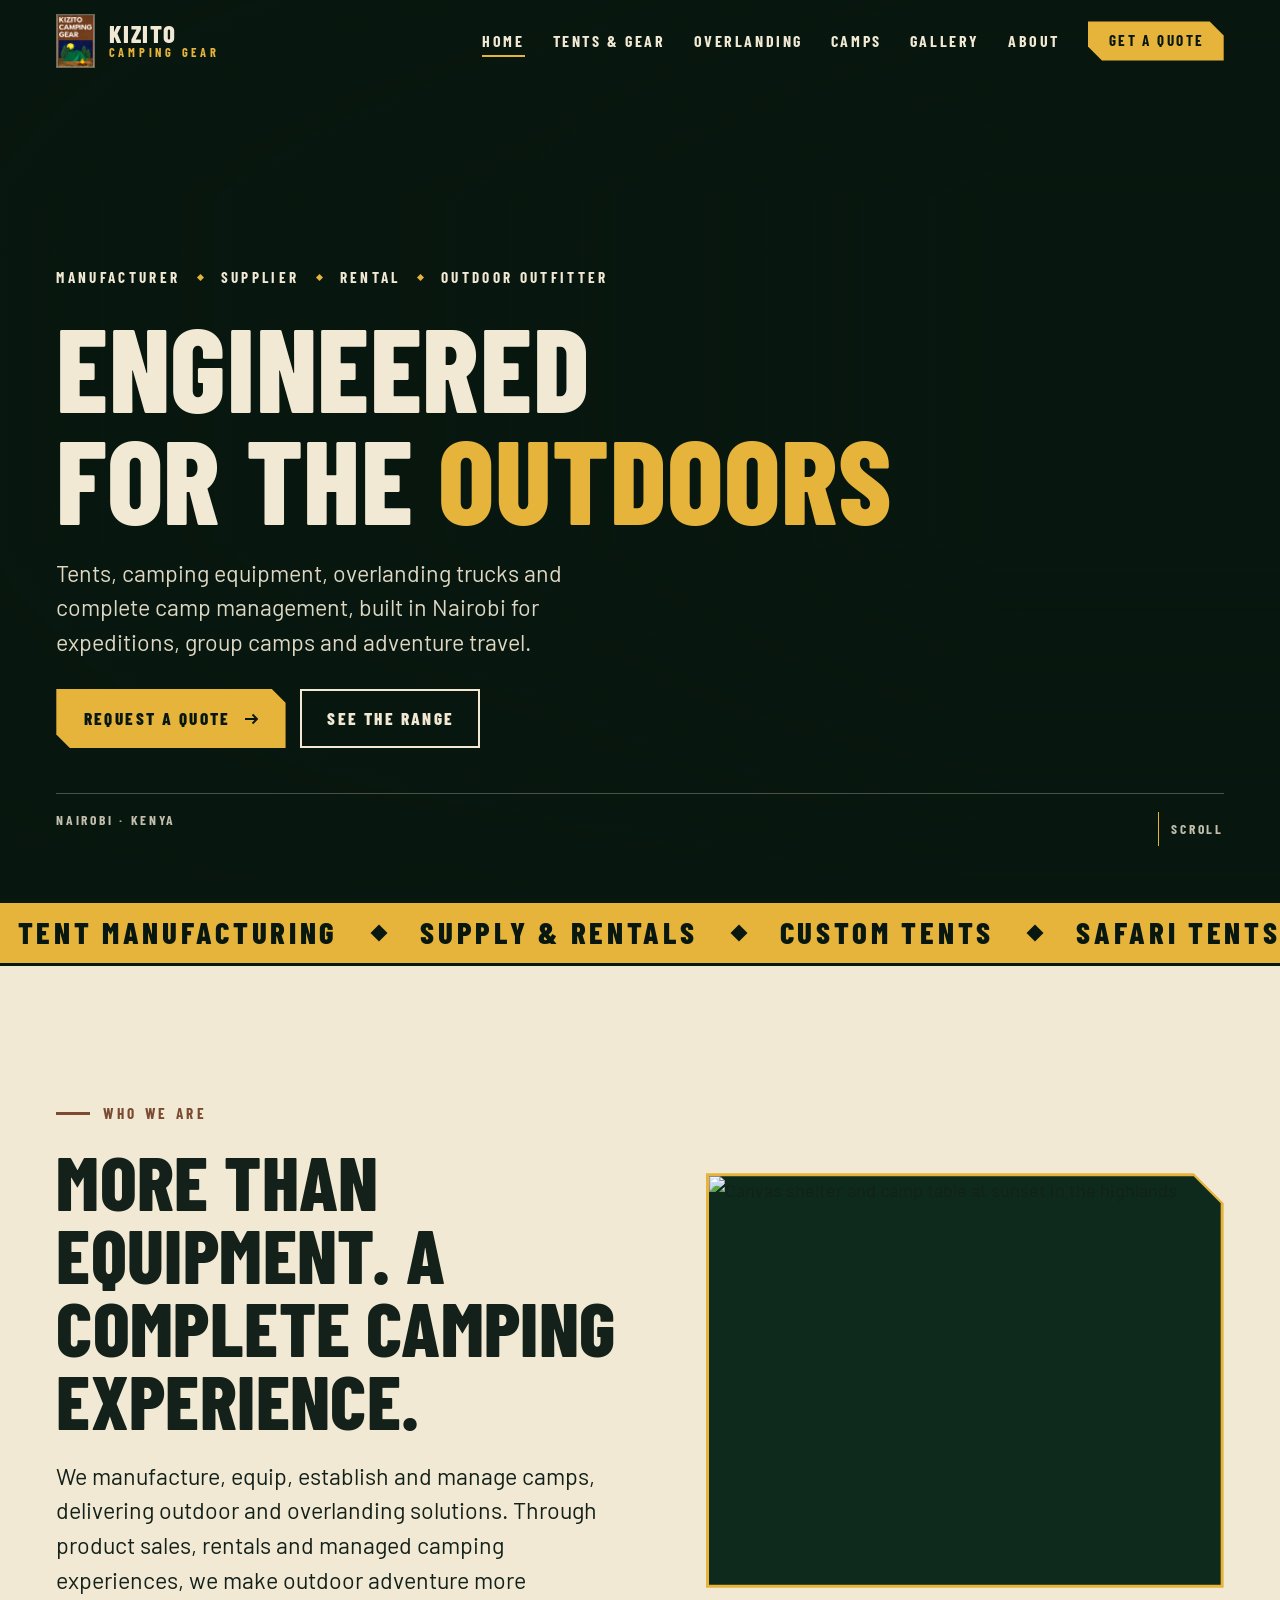
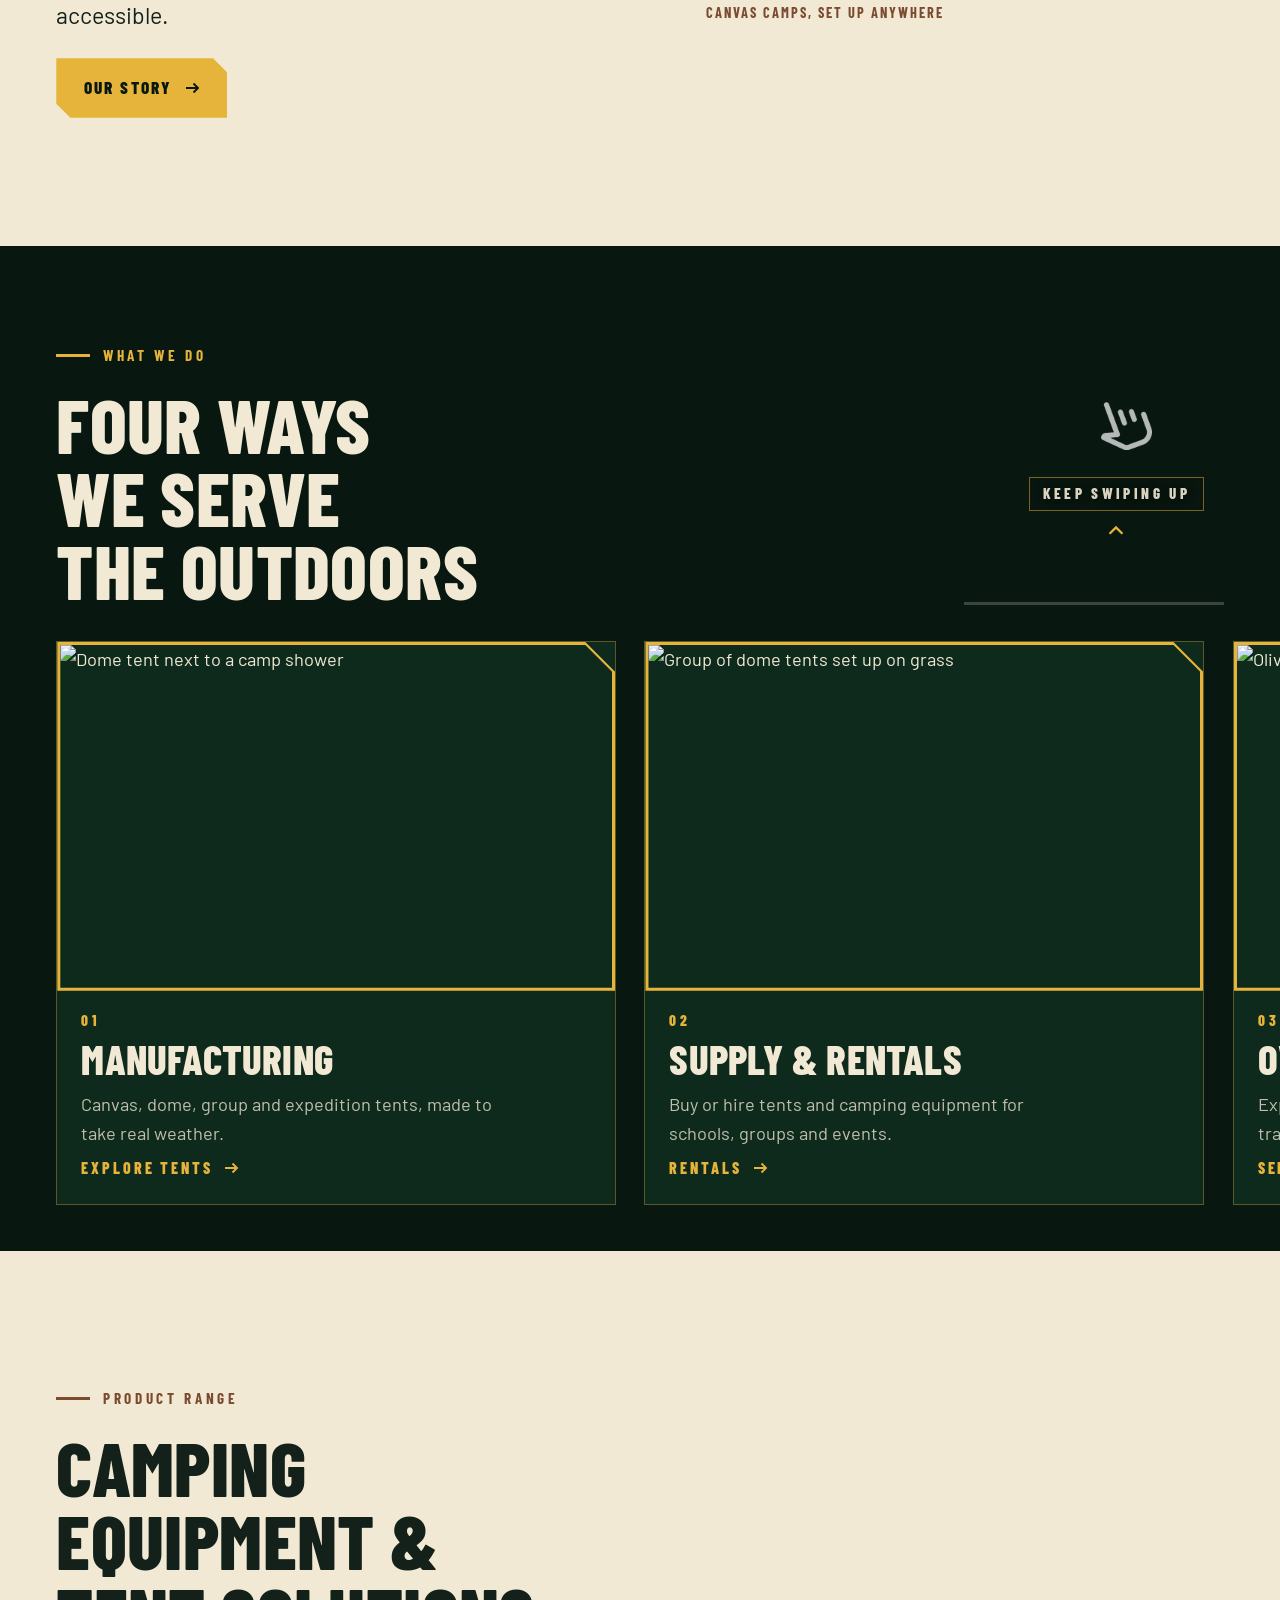
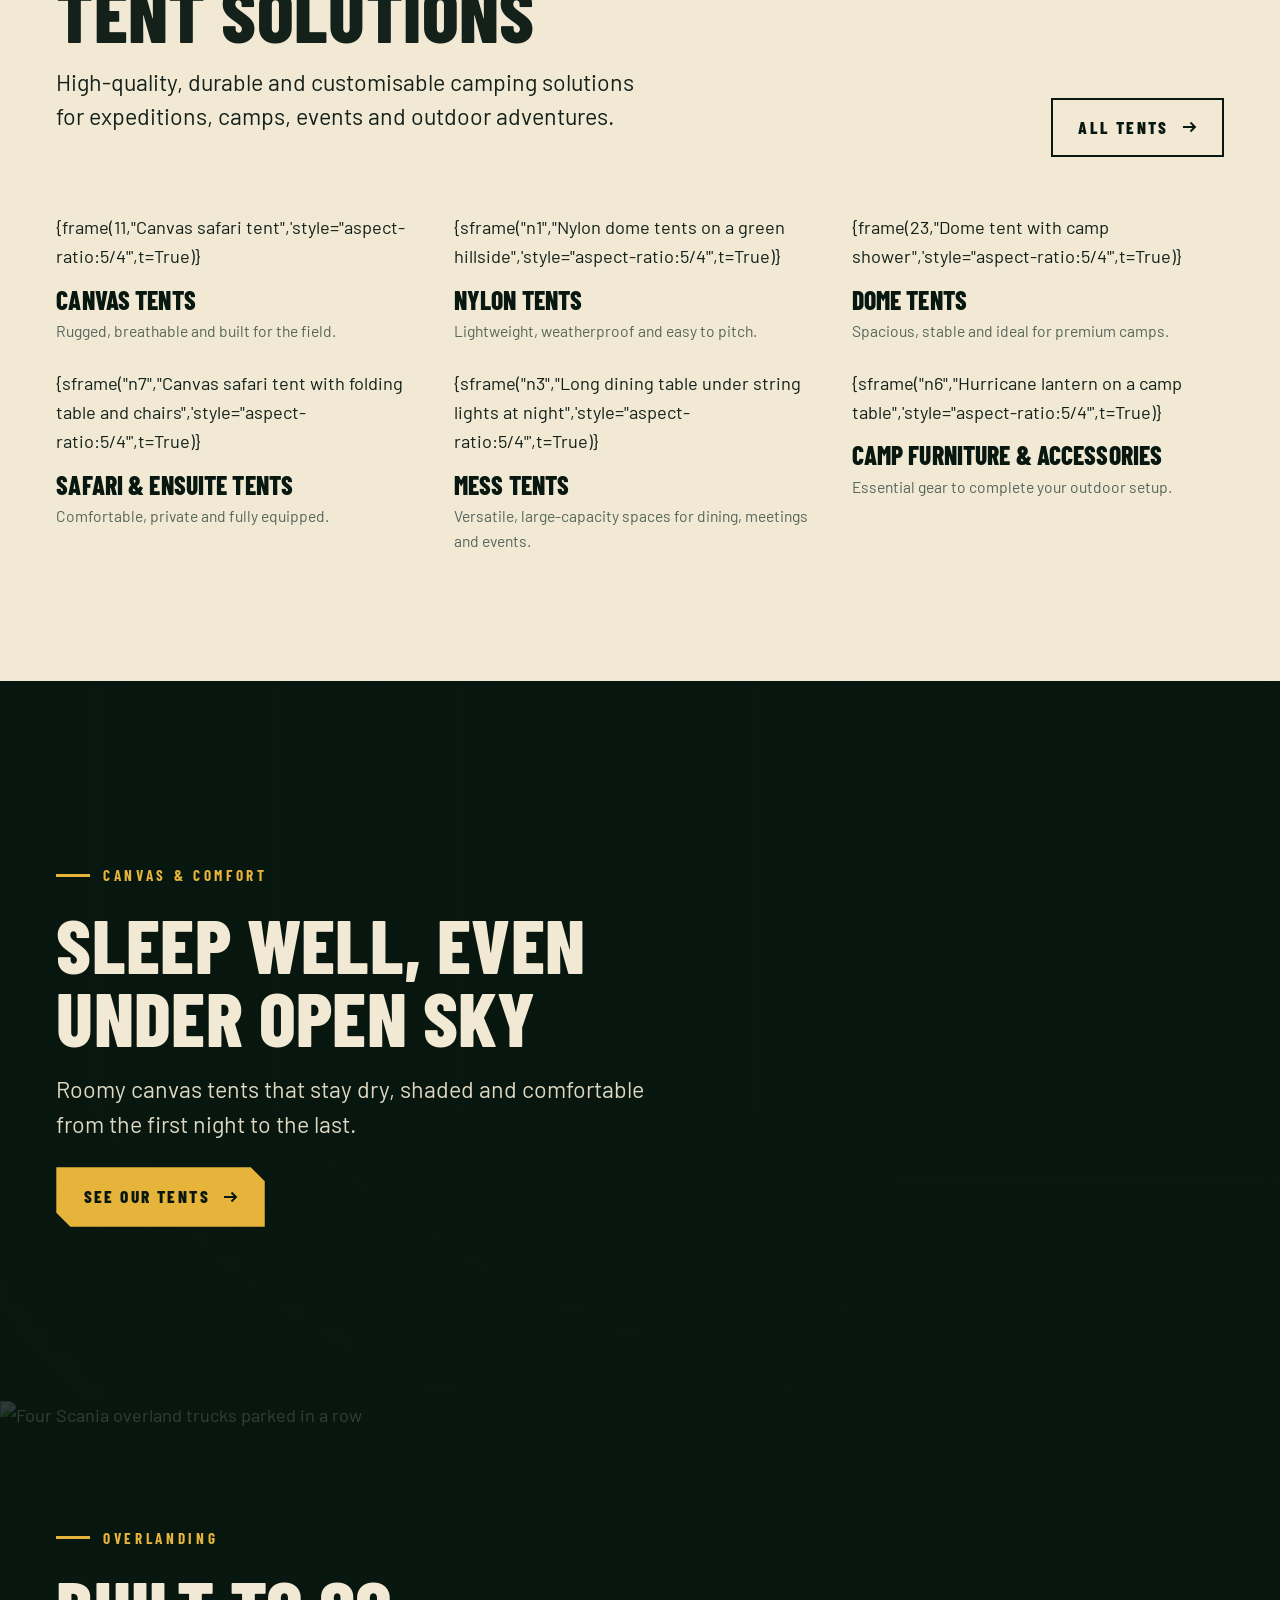
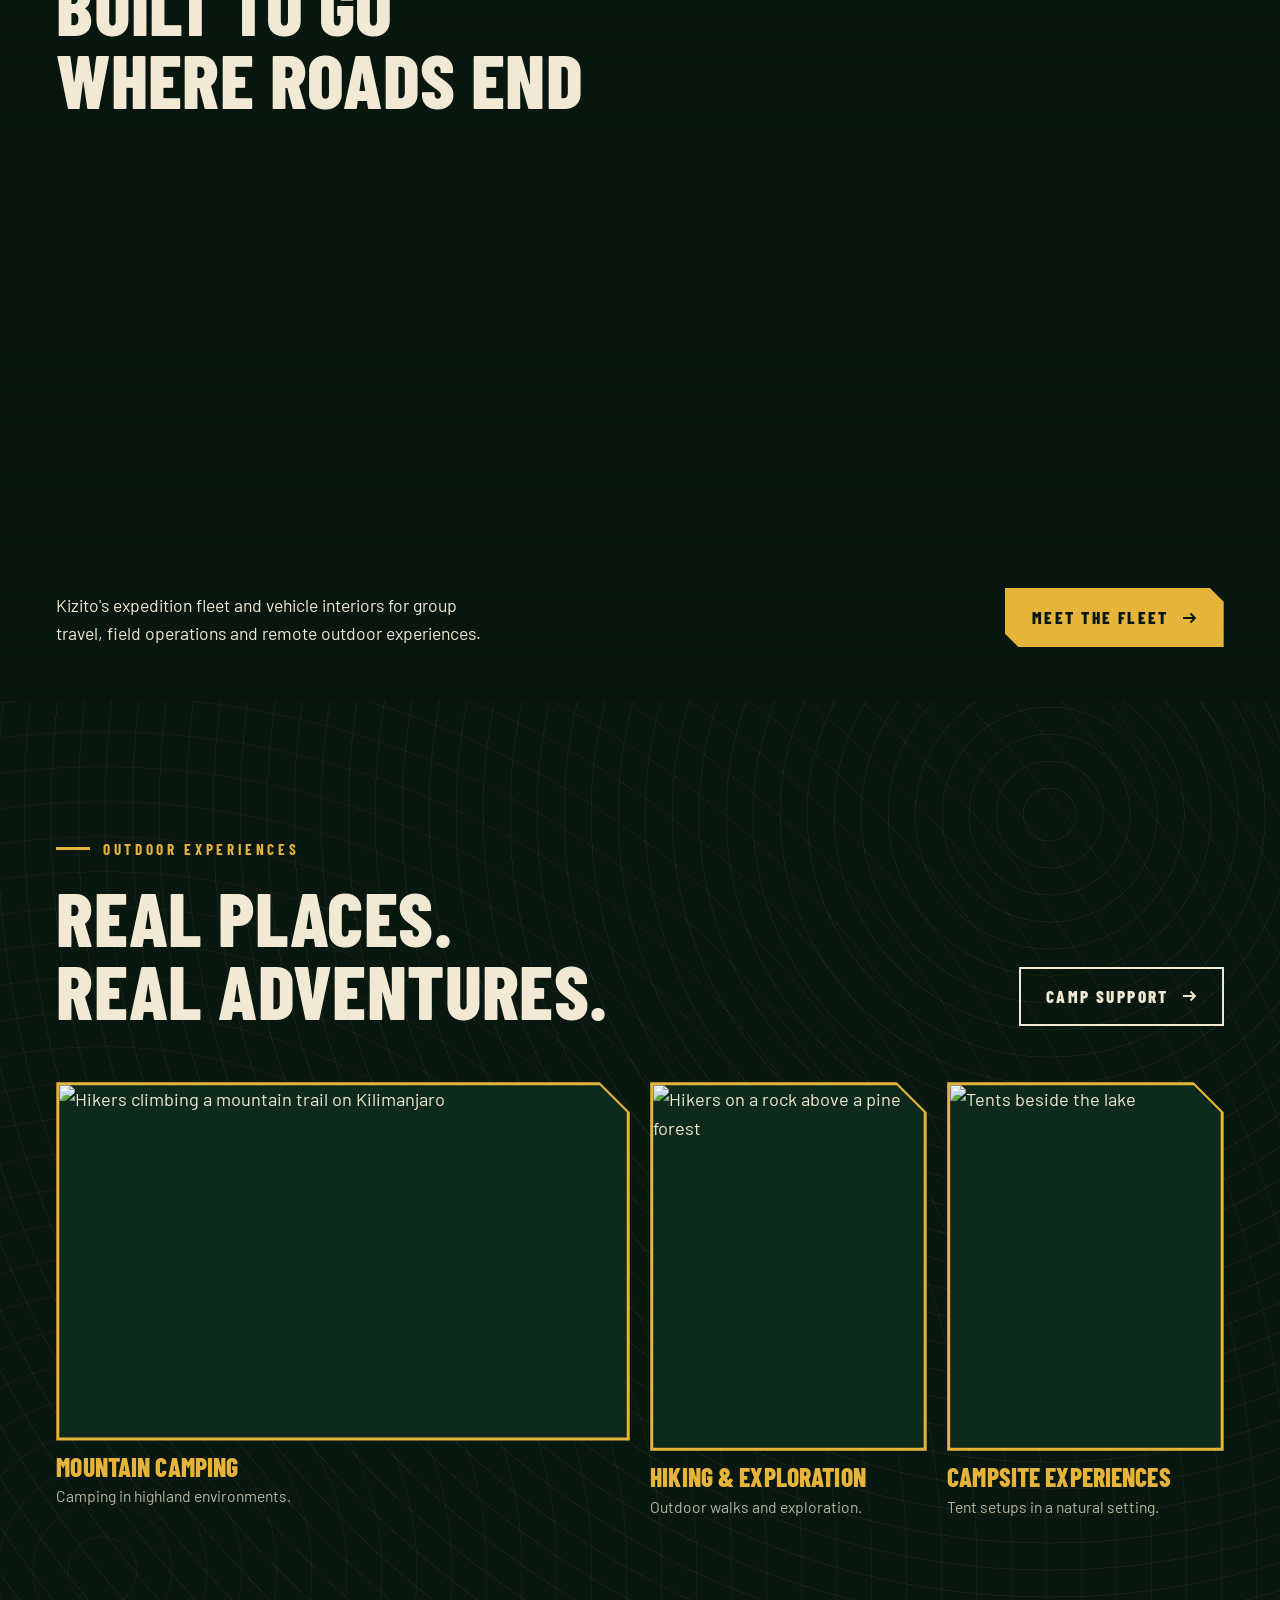
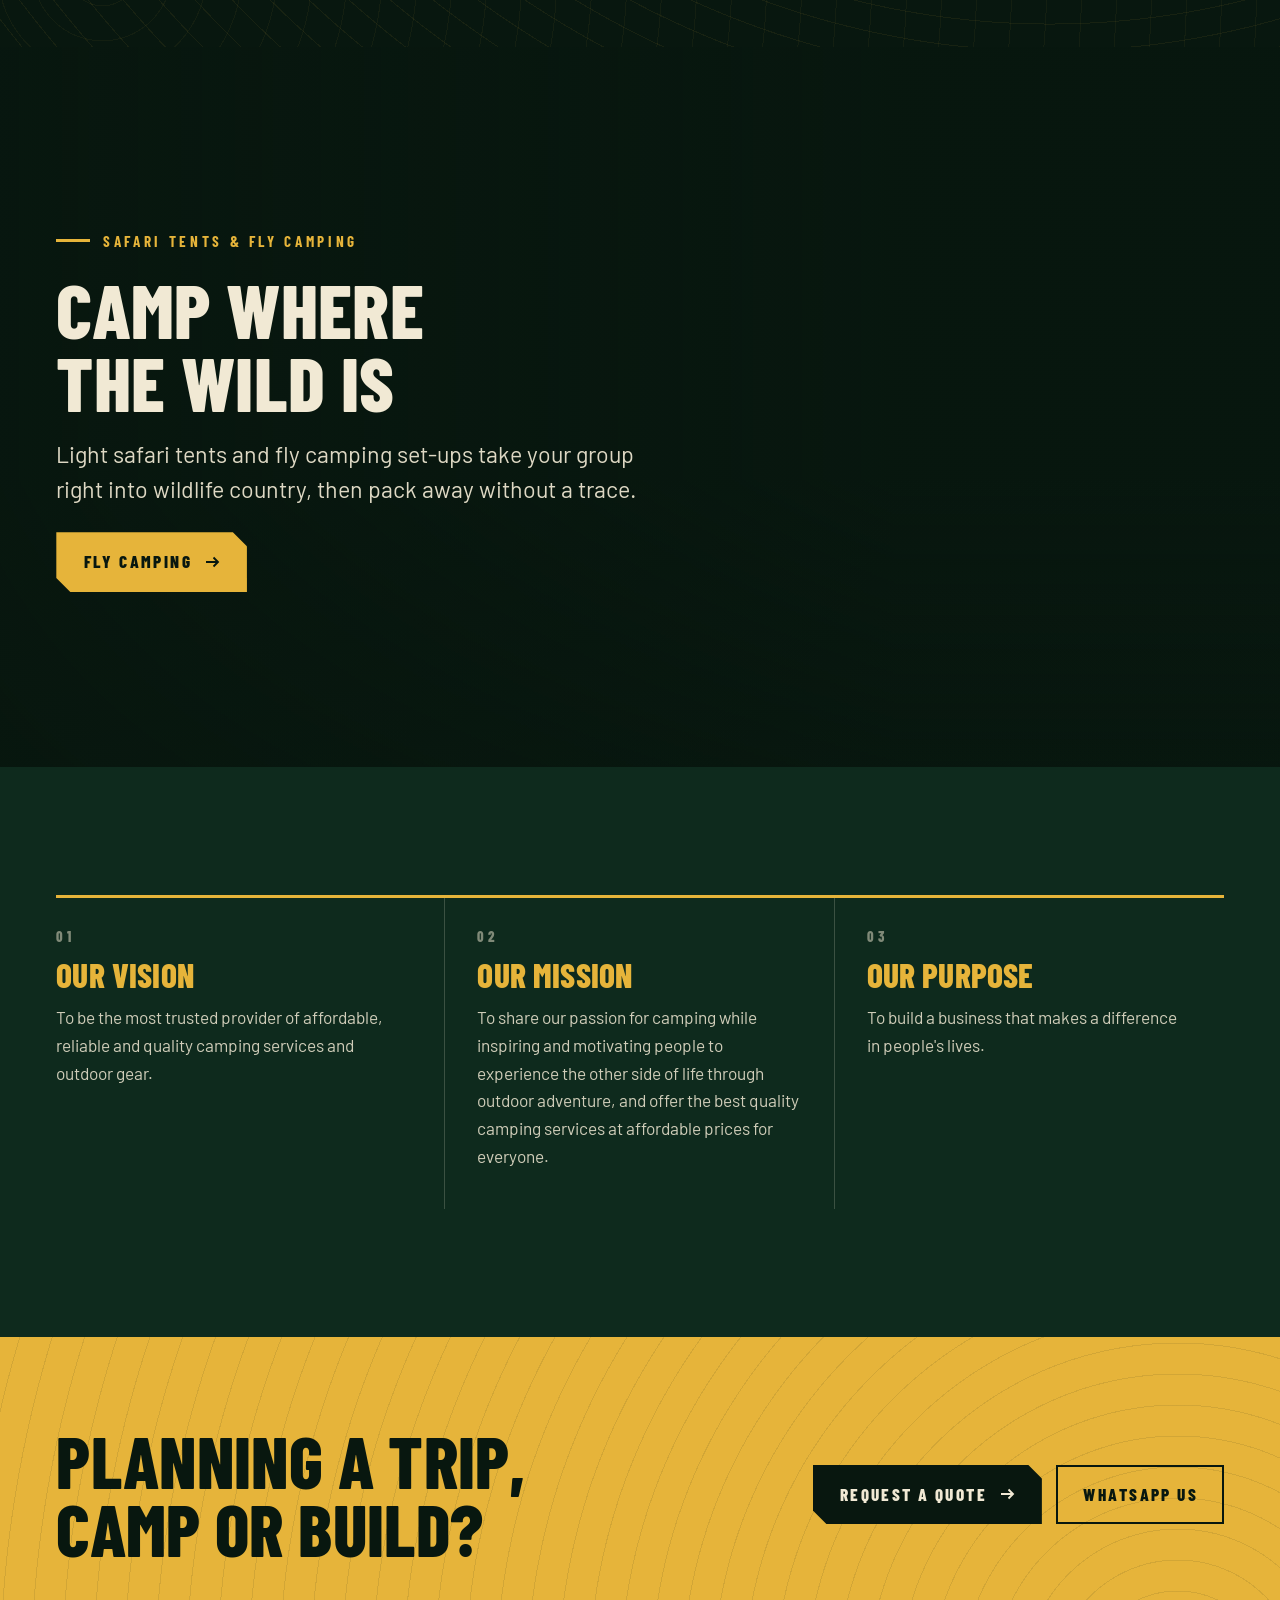
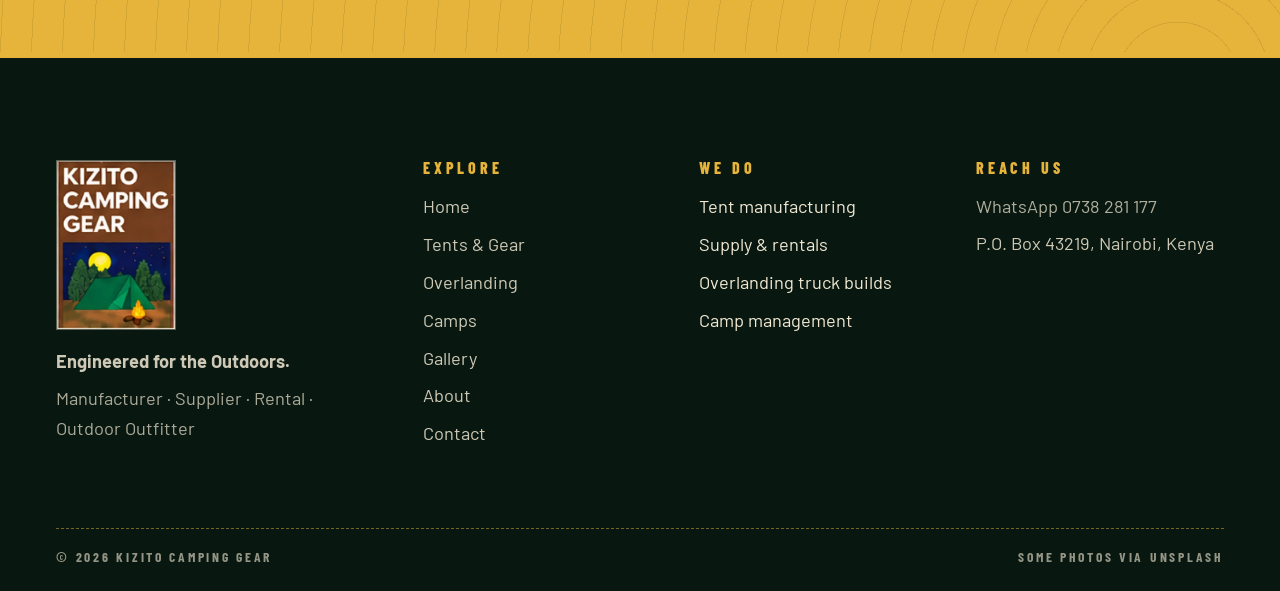
==== commit aebbcc0d: "Swipe hint icon" ====
--- a/kizito-site/index.html
+++ b/kizito-site/index.html
@@ -14,24 +14,21 @@
 <p class="lede">Tents, camping equipment, overlanding trucks and complete camp management, built in Nairobi for expeditions, group camps and adventure travel.</p>
 <div class="btns"><a class="btn" href="contact.html">Request a quote <svg viewBox="0 0 24 24" fill="none" stroke="currentColor" stroke-width="2.5"><path d="M4 12h16M14 6l6 6-6 6"/></svg></a><a class="btn ghost" href="tents.html">See the range</a></div>
 <div class="hero-foot"><span>Nairobi · Kenya</span><span class="cue"><i></i>Scroll</span></div></div></section>
-<div class="marq" aria-hidden="true"><div class="marq-t"><span>Tent manufacturing</span><span>Supply &amp; rentals</span><span>Safari tents</span><span>Fly camping</span><span>Overlanding trucks</span><span>Camp management</span><span>Tent manufacturing</span><span>Supply &amp; rentals</span><span>Safari tents</span><span>Fly camping</span><span>Overlanding trucks</span><span>Camp management</span><span>Tent manufacturing</span><span>Supply &amp; rentals</span><span>Safari tents</span><span>Fly camping</span><span>Overlanding trucks</span><span>Camp management</span><span>Tent manufacturing</span><span>Supply &amp; rentals</span><span>Safari tents</span><span>Fly camping</span><span>Overlanding trucks</span><span>Camp management</span></div></div>
+<div class="marq" aria-hidden="true"><div class="marq-t"><span>Tent manufacturing</span><span>Supply &amp; rentals</span><span>Custom tents</span><span>Safari tents</span><span>Fly camping</span><span>Complete outdoor setups</span><span>Overlanding trucks</span><span>Camp management</span><span>Tent manufacturing</span><span>Supply &amp; rentals</span><span>Custom tents</span><span>Safari tents</span><span>Fly camping</span><span>Complete outdoor setups</span><span>Overlanding trucks</span><span>Camp management</span><span>Tent manufacturing</span><span>Supply &amp; rentals</span><span>Custom tents</span><span>Safari tents</span><span>Fly camping</span><span>Complete outdoor setups</span><span>Overlanding trucks</span><span>Camp management</span><span>Tent manufacturing</span><span>Supply &amp; rentals</span><span>Custom tents</span><span>Safari tents</span><span>Fly camping</span><span>Complete outdoor setups</span><span>Overlanding trucks</span><span>Camp management</span></div></div>
 <section class="sec light"><div class="wrap split"><div><p class="eyebrow on-light">Who we are</p><h2 class="h-lg" data-split>More than equipment. A complete camping experience.</h2>
 <p class="lede" style="margin-top:1.4rem">We manufacture, equip, establish and manage camps, delivering outdoor and overlanding solutions. Through product sales, rentals and managed camping experiences, we make outdoor adventure more accessible.</p>
 <div class="btns" style="margin-top:1.6rem"><a class="btn" href="about.html">Our story <svg viewBox="0 0 24 24" fill="none" stroke="currentColor" stroke-width="2.5"><path d="M4 12h16M14 6l6 6-6 6"/></svg></a></div></div>
 <div class="split-m" data-reveal><div class="frame" ><div class="in" data-par><img src="img/s2.jpg" alt="Canvas shelter and camp table at sunset in the highlands" loading=lazy decoding=async></div></div><p class="cap">Canvas camps, set up anywhere</p></div></div></section>
 <section class="hdiv" id="hdiv"><div class="hdiv-pin"><div class="hdiv-head"><div><p class="eyebrow">What we do</p><h2 class="h-lg" data-split>Four ways we serve the outdoors</h2></div><div class="hdiv-prog"><i></i></div></div>
-<div class="hint" id="hint" aria-hidden="true"><svg class="hand" viewBox="0 0 64 64" fill="rgba(241,233,212,.28)" stroke="rgba(241,233,212,.9)" stroke-width="2.2" stroke-linejoin="round" stroke-linecap="round"><path d="M26 8c0-3 5-3 5 0v22l1-.5c2-1 5 0 5 2l1-.5c2-1 5 0 5 2l1-.5c2-1 5 0 5 3v10c0 8-6 14-14 14h-3c-5 0-8-2-11-6L12 40c-2-3 1-6 4-4l6 6V8c0-3 4-3 4 0z"/></svg><span>Keep scrolling</span><svg class="chev" viewBox="0 0 24 24" fill="none" stroke="currentColor" stroke-width="2.5"><path d="M5 9l7 7 7-7"/></svg></div>
+<div class="hint" id="hint" aria-hidden="true"><img class="hand" src="img/swipe.gif" alt="" width="96" height="96"><span>Keep swiping up</span><svg class="chev" viewBox="0 0 24 24" fill="none" stroke="currentColor" stroke-width="2.5"><path d="M5 15l7-7 7 7"/></svg></div>
 <div class="hdiv-track">
 <a class="dcard" href="tents.html"><div class="frame"><div class="in"><img src="img/t/k23.jpg" alt="Dome tent next to a camp shower" loading=lazy decoding=async ></div></div><div class="dcard-b"><span class="dcard-n">01</span><h3>Manufacturing</h3><p>Canvas, dome, group and expedition tents, made to take real weather.</p><span class="more">Explore tents <svg viewBox="0 0 24 24" fill="none" stroke="currentColor" stroke-width="2.5"><path d="M4 12h16M14 6l6 6-6 6"/></svg></span></div></a>
 <a class="dcard" href="tents.html#rentals"><div class="frame"><div class="in"><img src="img/t/k14.jpg" alt="Group of dome tents set up on grass" loading=lazy decoding=async ></div></div><div class="dcard-b"><span class="dcard-n">02</span><h3>Supply &amp; rentals</h3><p>Buy or hire tents and camping equipment for schools, groups and events.</p><span class="more">Rentals <svg viewBox="0 0 24 24" fill="none" stroke="currentColor" stroke-width="2.5"><path d="M4 12h16M14 6l6 6-6 6"/></svg></span></div></a>
 <a class="dcard" href="overlanding.html"><div class="frame"><div class="in"><img src="img/t/k06.jpg" alt="Olive green overland expedition truck" loading=lazy decoding=async ></div></div><div class="dcard-b"><span class="dcard-n">03</span><h3>Overlanding solutions</h3><p>Expedition trucks and passenger interiors for group travel and remote field work.</p><span class="more">See the fleet <svg viewBox="0 0 24 24" fill="none" stroke="currentColor" stroke-width="2.5"><path d="M4 12h16M14 6l6 6-6 6"/></svg></span></div></a>
 <a class="dcard" href="camps.html"><div class="frame"><div class="in"><img src="img/t/k22.jpg" alt="Tents under acacia trees beside a lake" loading=lazy decoding=async ></div></div><div class="dcard-b"><span class="dcard-n">04</span><h3>Camp management</h3><p>From campsite establishment to outdoor activities, we set up and support your group.</p><span class="more">Camps &amp; experiences <svg viewBox="0 0 24 24" fill="none" stroke="currentColor" stroke-width="2.5"><path d="M4 12h16M14 6l6 6-6 6"/></svg></span></div></a>
 </div></div></section>
-<section class="sec light"><div class="wrap"><div class="head"><div><p class="eyebrow on-light">Product range</p><h2 class="h-lg" data-split>Camping equipment &amp; tent solutions</h2></div><a class="btn ghost" href="tents.html">All tents <svg viewBox="0 0 24 24" fill="none" stroke="currentColor" stroke-width="2.5"><path d="M4 12h16M14 6l6 6-6 6"/></svg></a></div>
-<div class="tgrid"><a class="tcard" href="tents.html" data-reveal><div class="frame" style="aspect-ratio:4/5"><div class="in" data-par><img src="img/t/k11.jpg" alt="Canvas safari tent" loading=lazy decoding=async ></div></div><h3>Canvas / Safari tents</h3><p>Canvas tent installations for organised camps.</p></a>
-<a class="tcard" href="tents.html" data-reveal><div class="frame" style="aspect-ratio:4/5"><div class="in" data-par><img src="img/t/k23.jpg" alt="Dome tent" loading=lazy decoding=async ></div></div><h3>Dome tents</h3><p>Compact dome-style tents for outdoor stays.</p></a>
-<a class="tcard" href="tents.html" data-reveal><div class="frame" style="aspect-ratio:4/5"><div class="in" data-par><img src="img/t/k14.jpg" alt="Group tent setup" loading=lazy decoding=async ></div></div><h3>Group tent setups</h3><p>Multiple tents arranged for group accommodation.</p></a>
-<a class="tcard" href="tents.html" data-reveal><div class="frame" style="aspect-ratio:4/5"><div class="in" data-par><img src="img/t/k18.jpg" alt="Expedition tents below Kilimanjaro" loading=lazy decoding=async ></div></div><h3>Expedition tents</h3><p>Tent setups in highland and mountain environments.</p></a></div></div></section>
+<section class="sec light"><div class="wrap"><div class="head"><div><p class="eyebrow on-light">Product range</p><h2 class="h-lg" data-split>Camping equipment &amp; tent solutions</h2><p class="lede" style="margin-top:1rem">High-quality, durable and customisable camping solutions for expeditions, camps, events and outdoor adventures.</p></div><a class="btn ghost" href="tents.html">All tents <svg viewBox="0 0 24 24" fill="none" stroke="currentColor" stroke-width="2.5"><path d="M4 12h16M14 6l6 6-6 6"/></svg></a></div>
+<div class="tgrid"><a class="tcard" href="tents.html" data-reveal>{frame(11,"Canvas safari tent",'style="aspect-ratio:5/4"',t=True)}<h3>Canvas tents</h3><p>Rugged, breathable and built for the field.</p></a><a class="tcard" href="tents.html" data-reveal>{sframe("n1","Nylon dome tents on a green hillside",'style="aspect-ratio:5/4"',t=True)}<h3>Nylon tents</h3><p>Lightweight, weatherproof and easy to pitch.</p></a><a class="tcard" href="tents.html" data-reveal>{frame(23,"Dome tent with camp shower",'style="aspect-ratio:5/4"',t=True)}<h3>Dome tents</h3><p>Spacious, stable and ideal for premium camps.</p></a><a class="tcard" href="tents.html" data-reveal>{sframe("n7","Canvas safari tent with folding table and chairs",'style="aspect-ratio:5/4"',t=True)}<h3>Safari &amp; ensuite tents</h3><p>Comfortable, private and fully equipped.</p></a><a class="tcard" href="tents.html" data-reveal>{sframe("n3","Long dining table under string lights at night",'style="aspect-ratio:5/4"',t=True)}<h3>Mess tents</h3><p>Versatile, large-capacity spaces for dining, meetings and events.</p></a><a class="tcard" href="tents.html" data-reveal>{sframe("n6","Hurricane lantern on a camp table",'style="aspect-ratio:5/4"',t=True)}<h3>Camp furniture &amp; accessories</h3><p>Essential gear to complete your outdoor setup.</p></a></div></div></div></section>
 <section class="band" data-band><div class="band-bg" data-bandpar><img src="img/s3.jpg" alt="Canvas safari tent under the Milky Way at night" loading=lazy decoding=async></div><div class="wrap band-in"><p class="eyebrow">Canvas &amp; comfort</p><h2 class="h-lg" data-split>Sleep well, even<br>under open sky</h2><p class="lede">Roomy canvas tents that stay dry, shaded and comfortable from the first night to the last.</p><a class="btn" href="tents.html">See our tents <svg viewBox="0 0 24 24" fill="none" stroke="currentColor" stroke-width="2.5"><path d="M4 12h16M14 6l6 6-6 6"/></svg></a></div></section>
 <section class="pan" id="pan"><div class="pan-img"><img src="img/fleet-wide.jpg" alt="Four Scania overland trucks parked in a row" loading="lazy"></div>
 <div class="pan-t"><p class="eyebrow">Overlanding</p><h2 class="h-lg" data-split>Built to go<br>where roads end</h2></div>
@@ -42,7 +39,7 @@
 <div class="it" data-reveal><div class="frame" ><div class="in" data-par><img src="img/t/k22.jpg" alt="Tents beside the lake" loading=lazy decoding=async ></div></div><h3>Campsite experiences</h3><p>Tent setups in a natural setting.</p></div></div></div></section>
 <section class="band cheetah" data-band><div class="band-bg" data-bandpar><img src="img/s5.jpg" alt="Cheetah watching over the Kenyan plains from a termite mound" loading=lazy decoding=async></div><div class="wrap band-in"><p class="eyebrow">Safari tents &amp; fly camping</p><h2 class="h-lg" data-split>Camp where<br>the wild is</h2><p class="lede">Light safari tents and fly camping set-ups take your group right into wildlife country, then pack away without a trace.</p><a class="btn" href="camps.html#fly">Fly camping <svg viewBox="0 0 24 24" fill="none" stroke="currentColor" stroke-width="2.5"><path d="M4 12h16M14 6l6 6-6 6"/></svg></a></div></section>
 <section class="sec dark alt"><div class="wrap"><div class="vmp"><div data-reveal><span class="n">01</span><h3>Our vision</h3><p>To be the most trusted provider of affordable, reliable and quality camping services and outdoor gear.</p></div>
-<div data-reveal><span class="n">02</span><h3>Our mission</h3><p>To share our passion for camping and inspire people to experience outdoor adventure, offering quality camping services at affordable prices.</p></div>
+<div data-reveal><span class="n">02</span><h3>Our mission</h3><p>To share our passion for camping while inspiring and motivating people to experience the other side of life through outdoor adventure, and offer the best quality camping services at affordable prices for everyone.</p></div>
 <div data-reveal><span class="n">03</span><h3>Our purpose</h3><p>To build a business that makes a difference in people's lives.</p></div></div></div></section>
 <section class="cta"><div class="wrap"><h2 data-split>Planning a trip, camp or build?</h2><div class="btns"><a class="btn" href="contact.html">Request a quote <svg viewBox="0 0 24 24" fill="none" stroke="currentColor" stroke-width="2.5"><path d="M4 12h16M14 6l6 6-6 6"/></svg></a><a class="btn ghost" href="https://wa.me/254738281177" rel="noopener">WhatsApp us</a></div></div></section></main><footer class="foot"><div class="wrap"><div class="fgrid"><div><img class="fl" src="img/logo.jpg" alt="Kizito Camping Gear" width="120" height="170"><p><b>Engineered for the Outdoors.</b></p><p style="opacity:.7">Manufacturer · Supplier · Rental · Outdoor Outfitter</p></div>
 <div><h4>Explore</h4><ul><li><a href="index.html">Home</a></li><li><a href="tents.html">Tents & Gear</a></li><li><a href="overlanding.html">Overlanding</a></li><li><a href="camps.html">Camps</a></li><li><a href="gallery.html">Gallery</a></li><li><a href="about.html">About</a></li><li><a href="contact.html">Contact</a></li></ul></div>
--- a/kizito-site/css/site.css
+++ b/kizito-site/css/site.css
@@ -288,11 +288,22 @@
 /* ---------- scroll hint on sideways section ---------- */
 .hdiv-pin{position:relative}
 .hint{position:absolute;z-index:5;right:calc(var(--gut) + 20px);top:clamp(84px,14vh,130px);display:flex;flex-direction:column;align-items:center;gap:.6rem;color:rgba(241,233,212,.9);pointer-events:none;transition:opacity .5s;text-shadow:0 1px 8px rgba(0,0,0,.6)}
-.hint .hand{width:74px;height:74px;animation:swipe 2.2s ease-in-out infinite;transform-origin:50% 80%}
+.hint .hand{width:96px;height:96px;filter:invert(1);opacity:.7}
 .hint span{font:800 .95rem/1 var(--display);letter-spacing:.22em;text-transform:uppercase;background:rgba(8,23,15,.55);padding:.5rem .8rem;border:1px solid rgba(230,180,58,.5)}
 .hint .chev{width:22px;height:22px;color:var(--gold);animation:bob 1.4s ease-in-out infinite}
 .hint.is-off{opacity:0}
 @keyframes swipe{0%{transform:translateX(26px) rotate(8deg);opacity:0}25%{opacity:1}70%{transform:translateX(-30px) rotate(-6deg);opacity:1}100%{transform:translateX(-30px) rotate(-6deg);opacity:0}}
-@keyframes bob{0%,100%{transform:translateY(0)}50%{transform:translateY(6px)}}
-@media (max-width:700px){.hint{top:auto;bottom:18px;right:50%;margin-right:-70px}.hint .hand{width:54px;height:54px}}
-@media (prefers-reduced-motion:reduce){.hint .hand,.hint .chev{animation:none}}
+@keyframes bob{0%,100%{transform:translateY(0)}50%{transform:translateY(-6px)}}
+@media (max-width:700px){.hint{top:auto;bottom:18px;right:50%;margin-right:-70px}.hint .hand{width:72px;height:72px}}
+@media (prefers-reduced-motion:reduce){.hint .chev{animation:none}}
+
+/* ---------- feature grids ---------- */
+.feats{display:grid;grid-template-columns:repeat(auto-fit,minmax(240px,1fr));gap:0 clamp(20px,3vw,48px);border-top:3px solid var(--gold)}
+.ft{padding:1.4rem 0 1.7rem;border-bottom:1px solid rgba(241,233,212,.2)}
+.ft h3{font-size:clamp(1.35rem,1.9vw,1.75rem);color:var(--gold);margin-bottom:.5rem;display:flex;align-items:center;gap:.7rem}
+.ft h3::before{content:"";flex:none;width:9px;height:9px;background:var(--gold);transform:rotate(45deg)}
+.ft p{margin:0;color:rgba(241,233,212,.8);font-size:1.02rem}
+.tgrid{grid-template-columns:repeat(3,1fr)!important}
+@media (max-width:980px){.tgrid{grid-template-columns:repeat(2,1fr)!important}}
+.tcard .frame{aspect-ratio:5/4!important}
+.band.bright .band-bg img{filter:brightness(1.9) contrast(1.05);object-position:50% 60%}
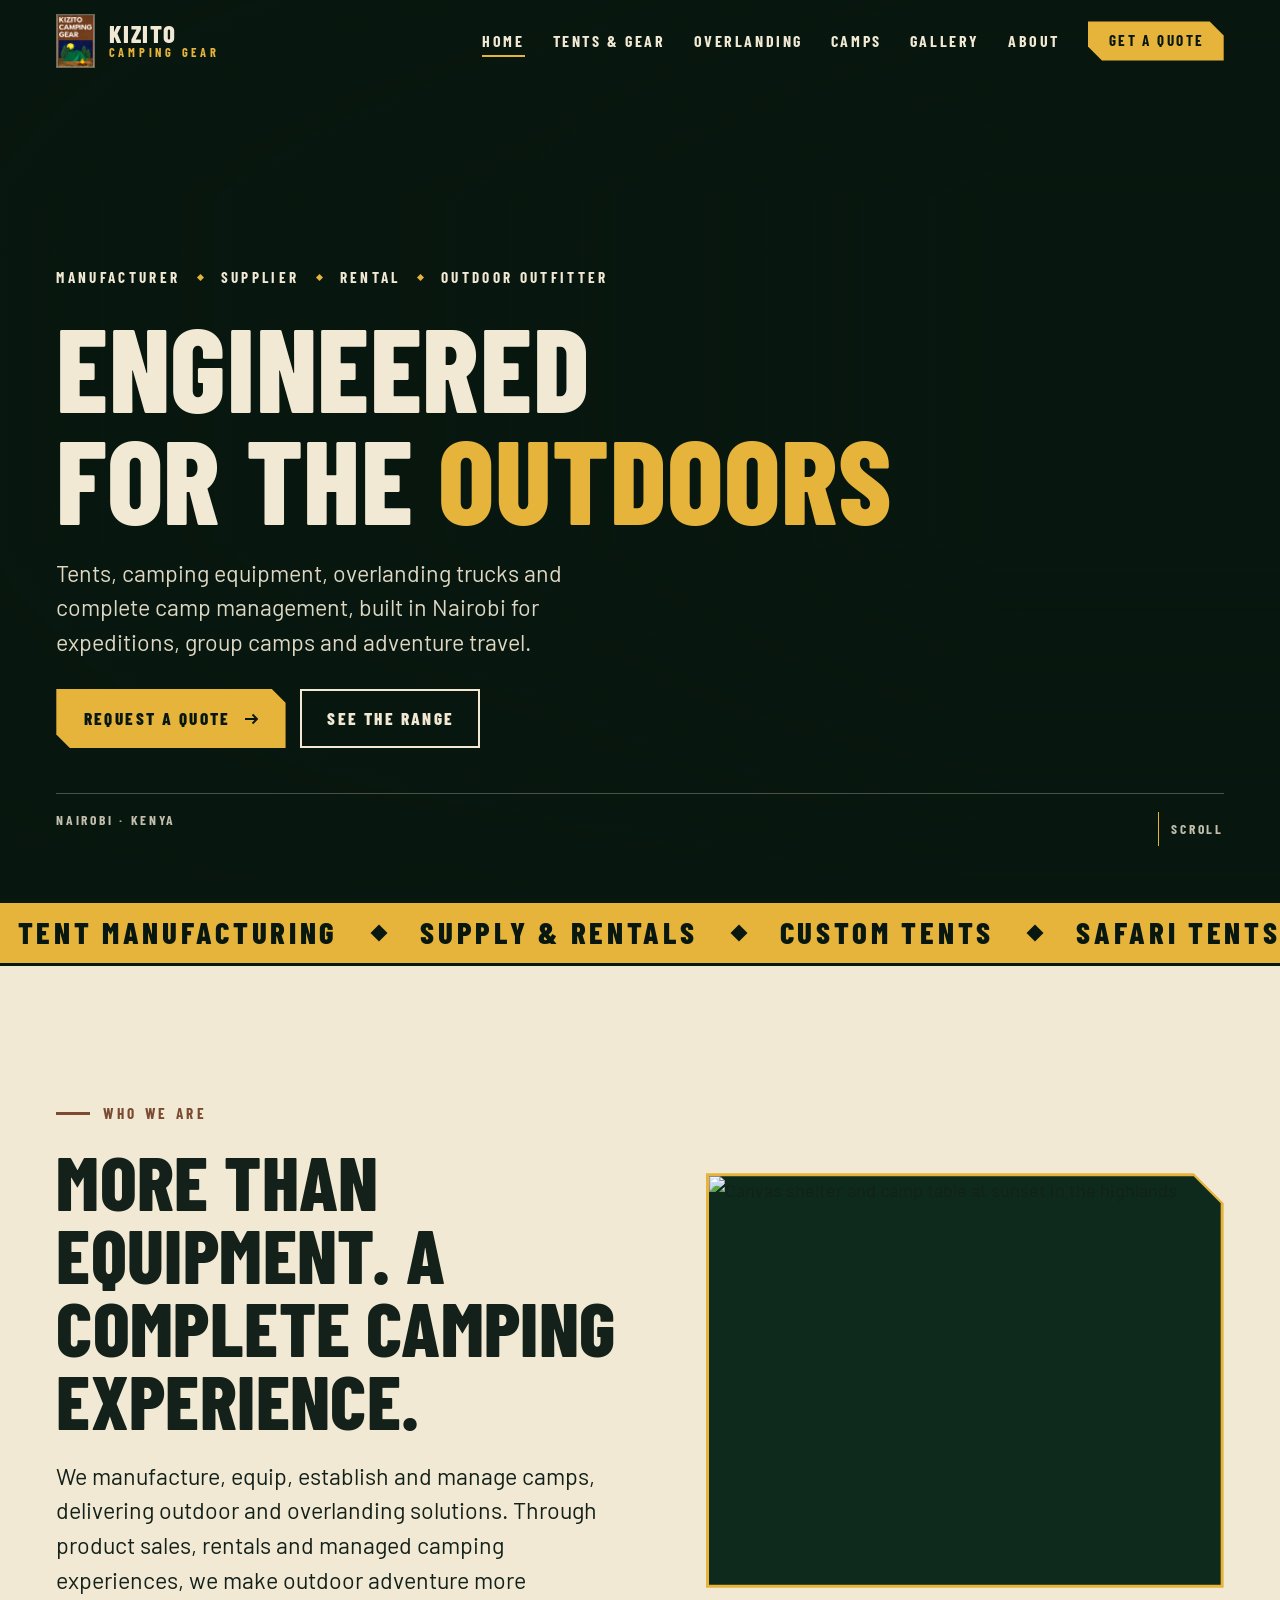
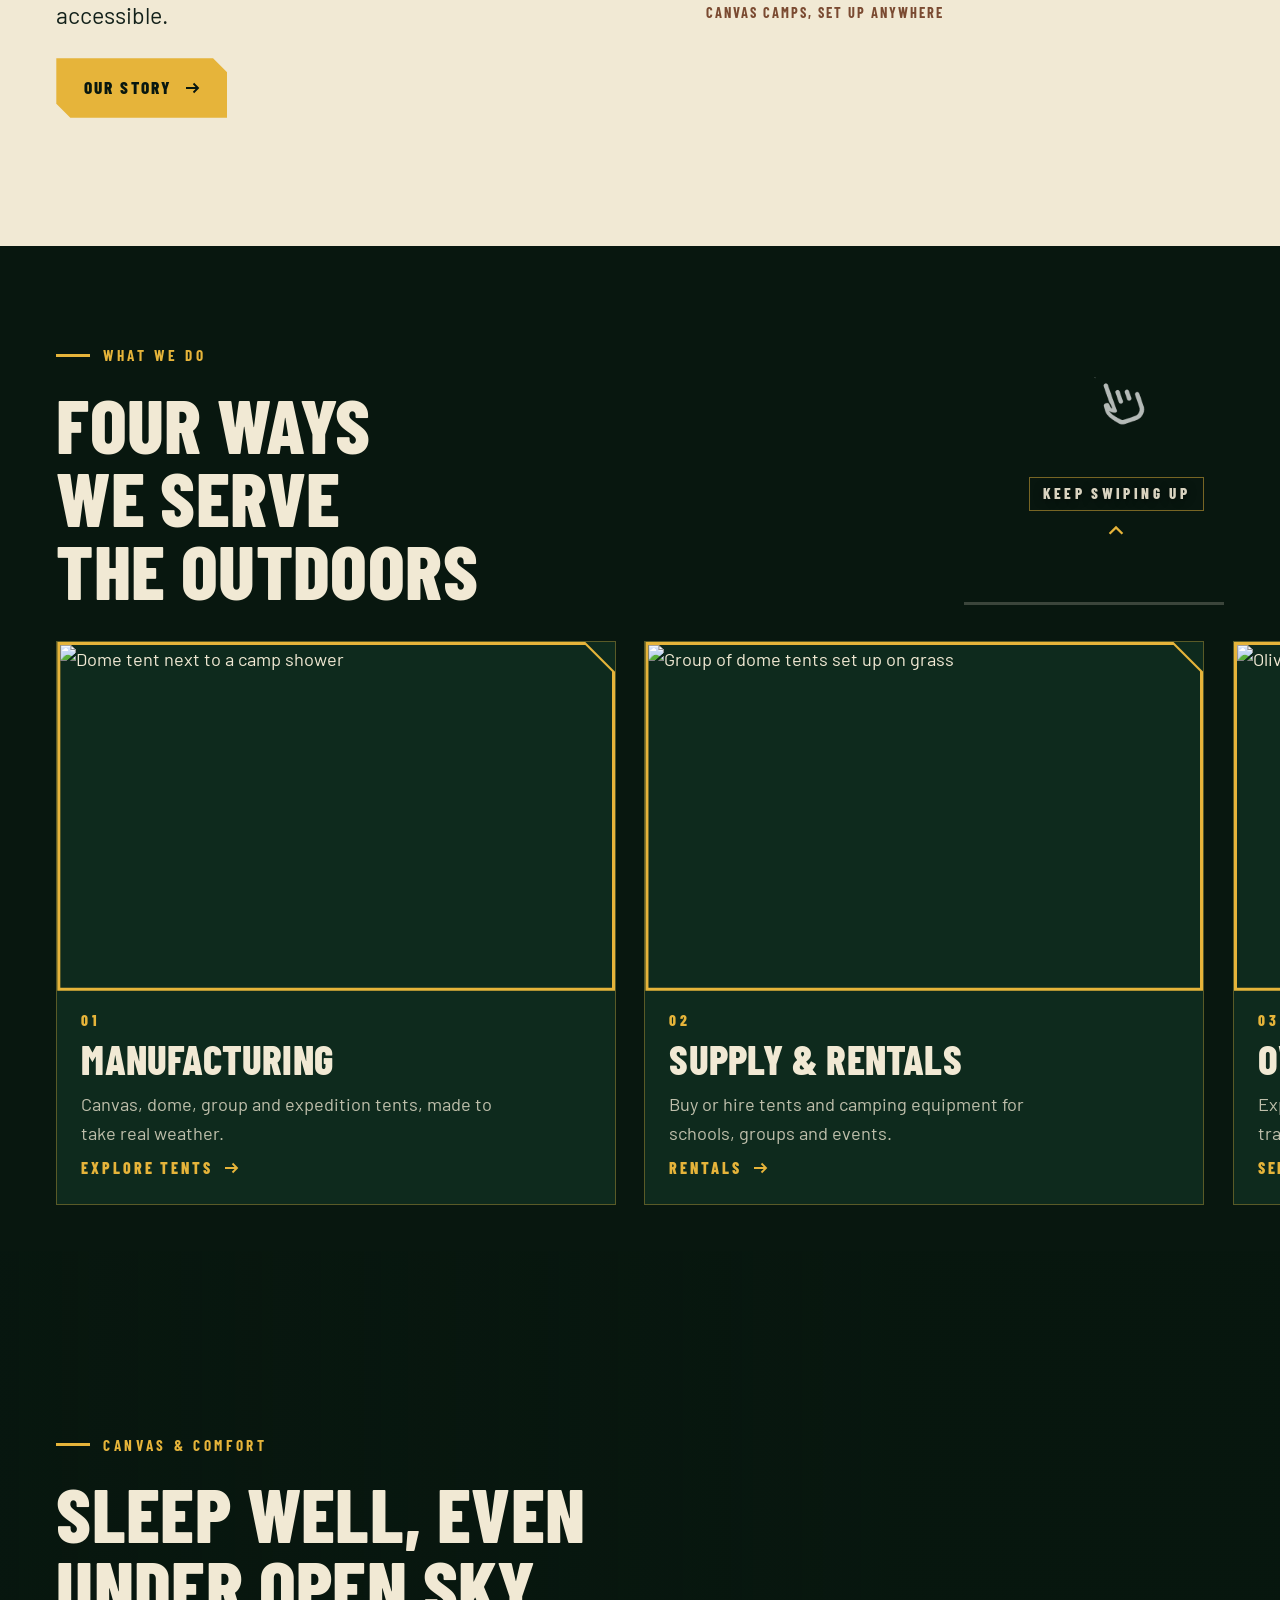
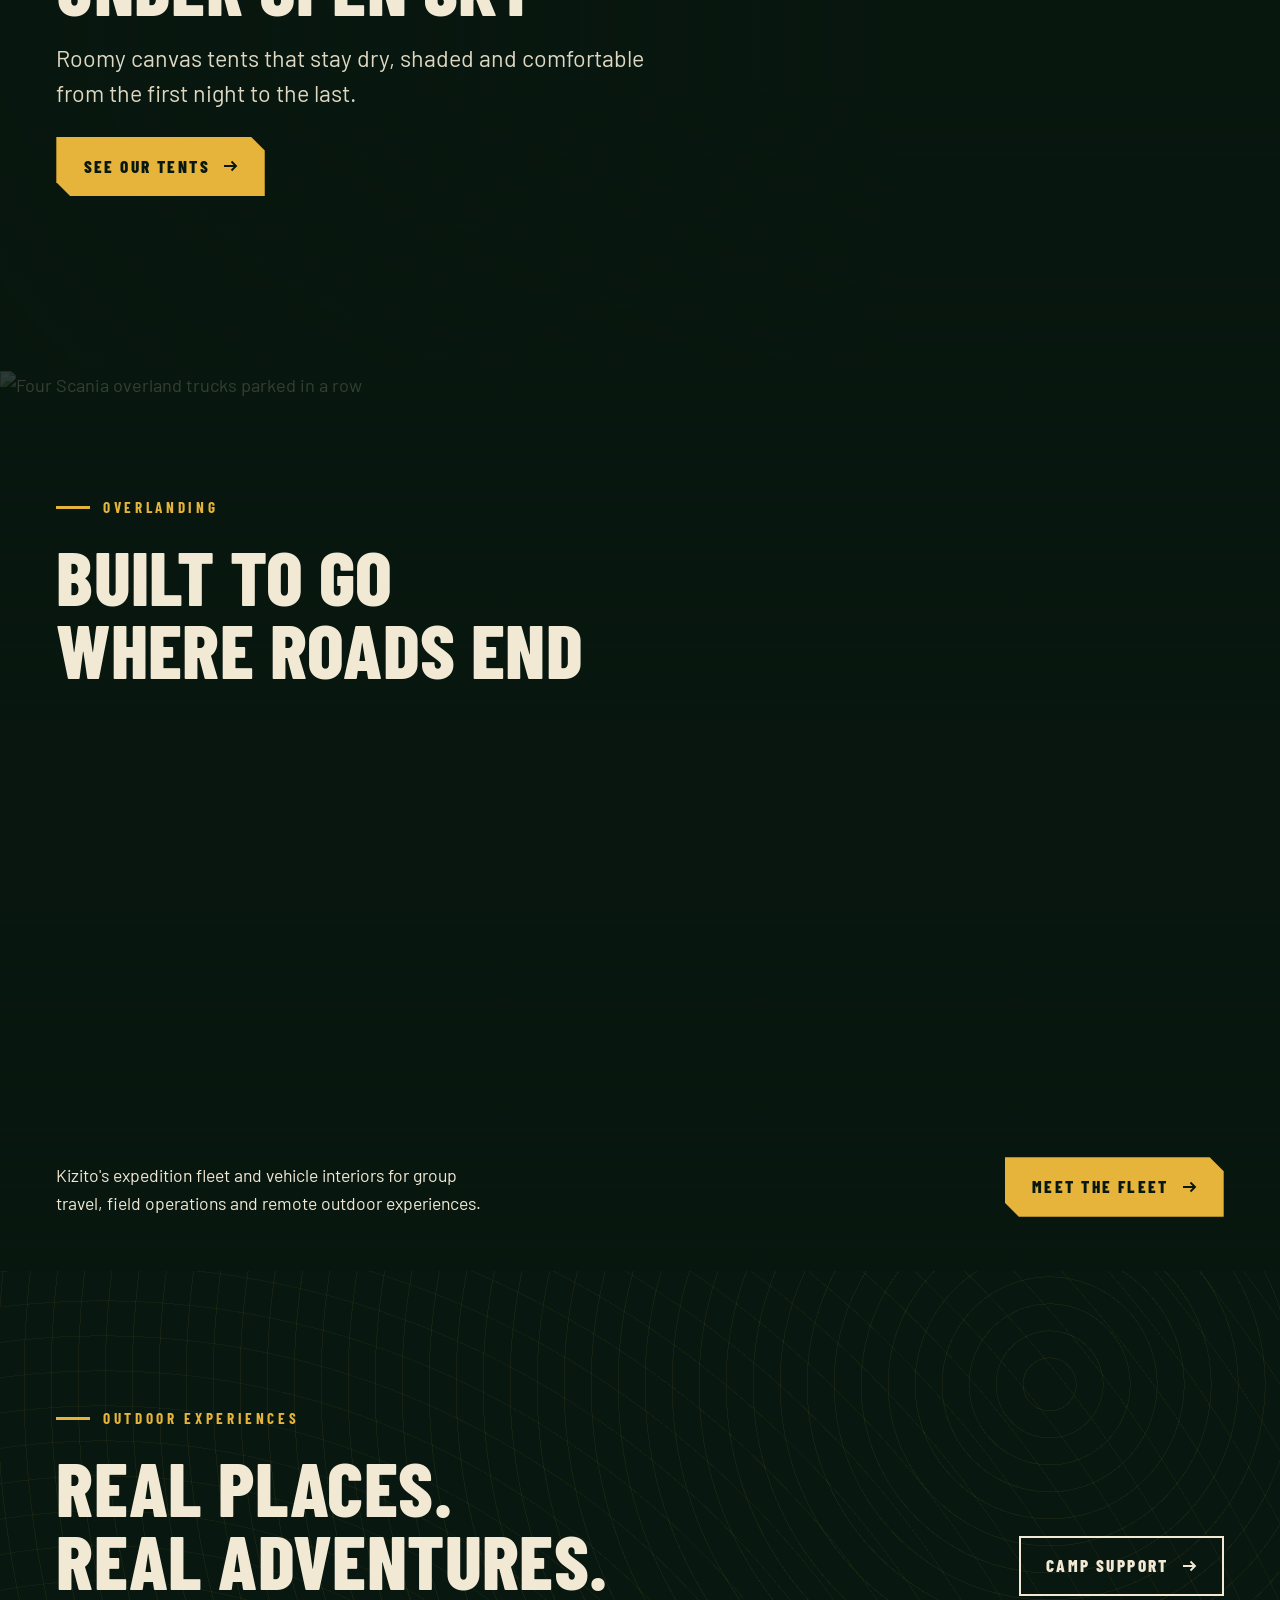
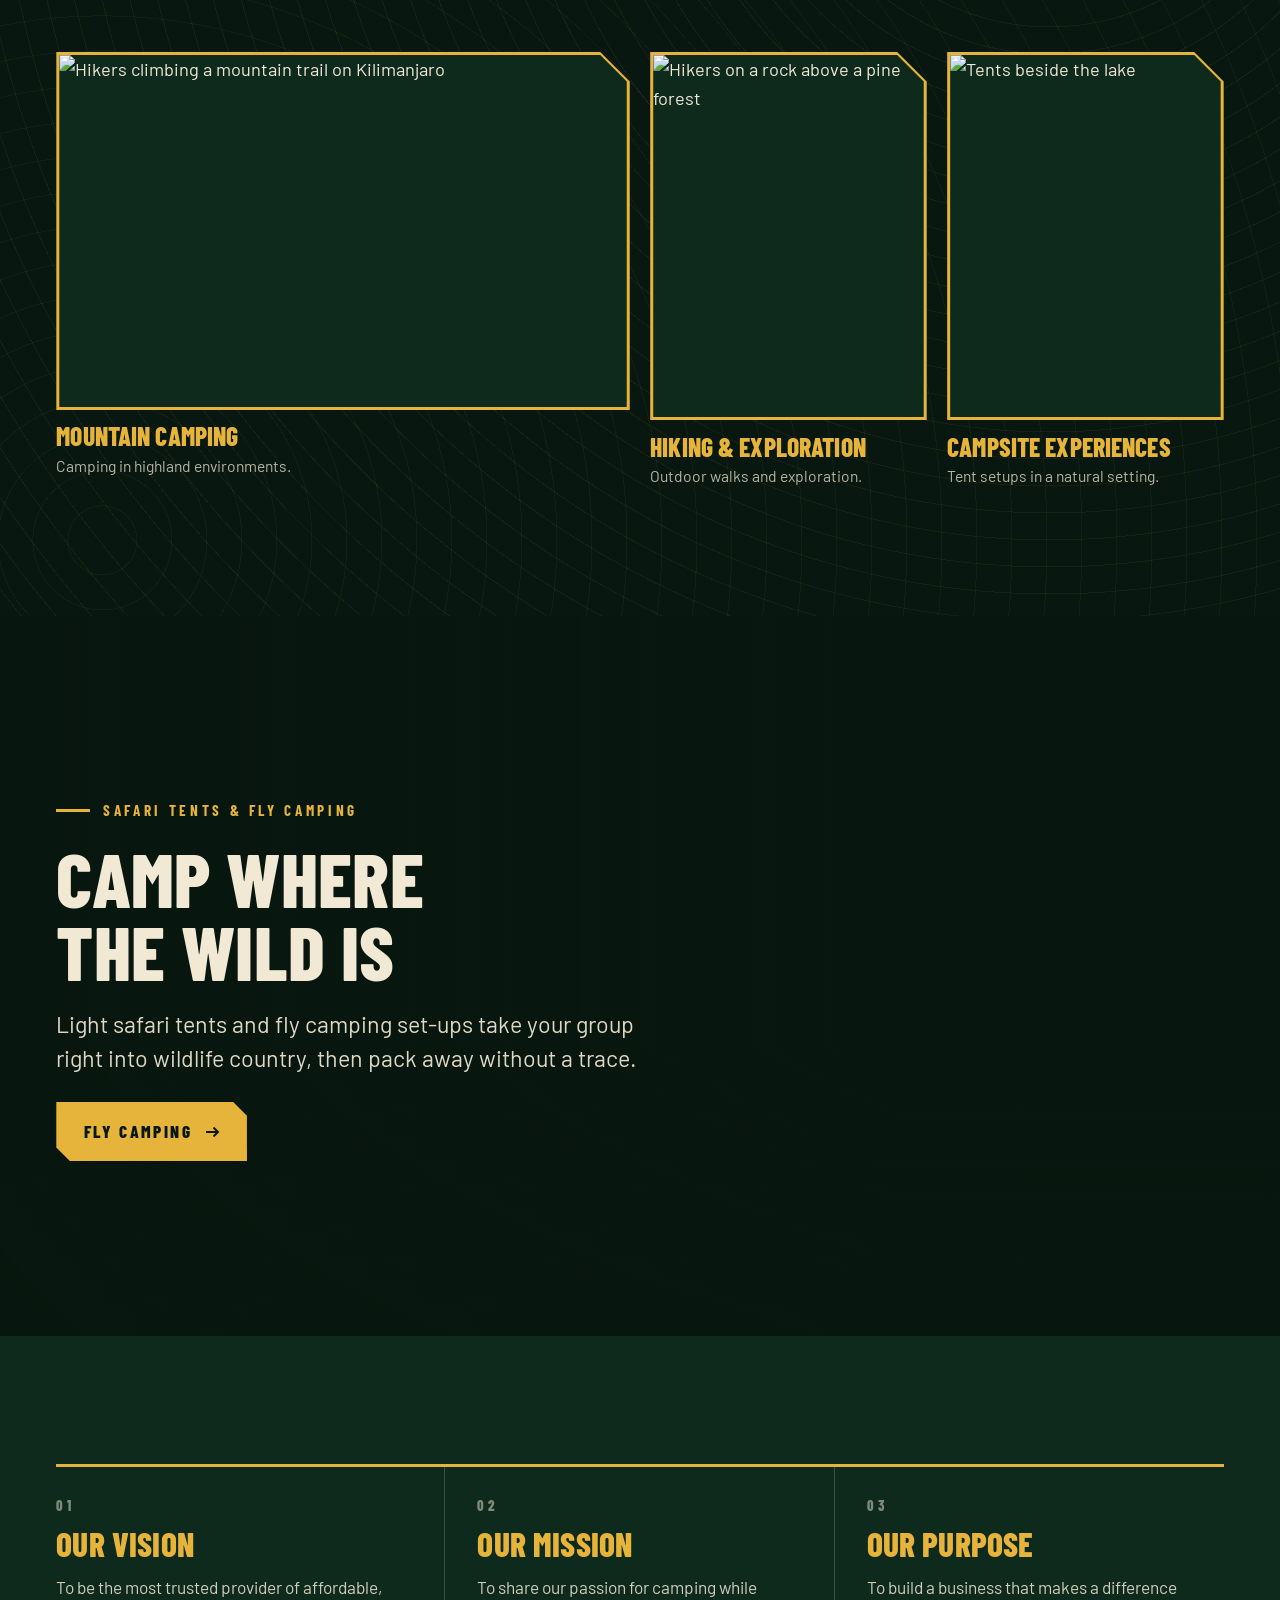
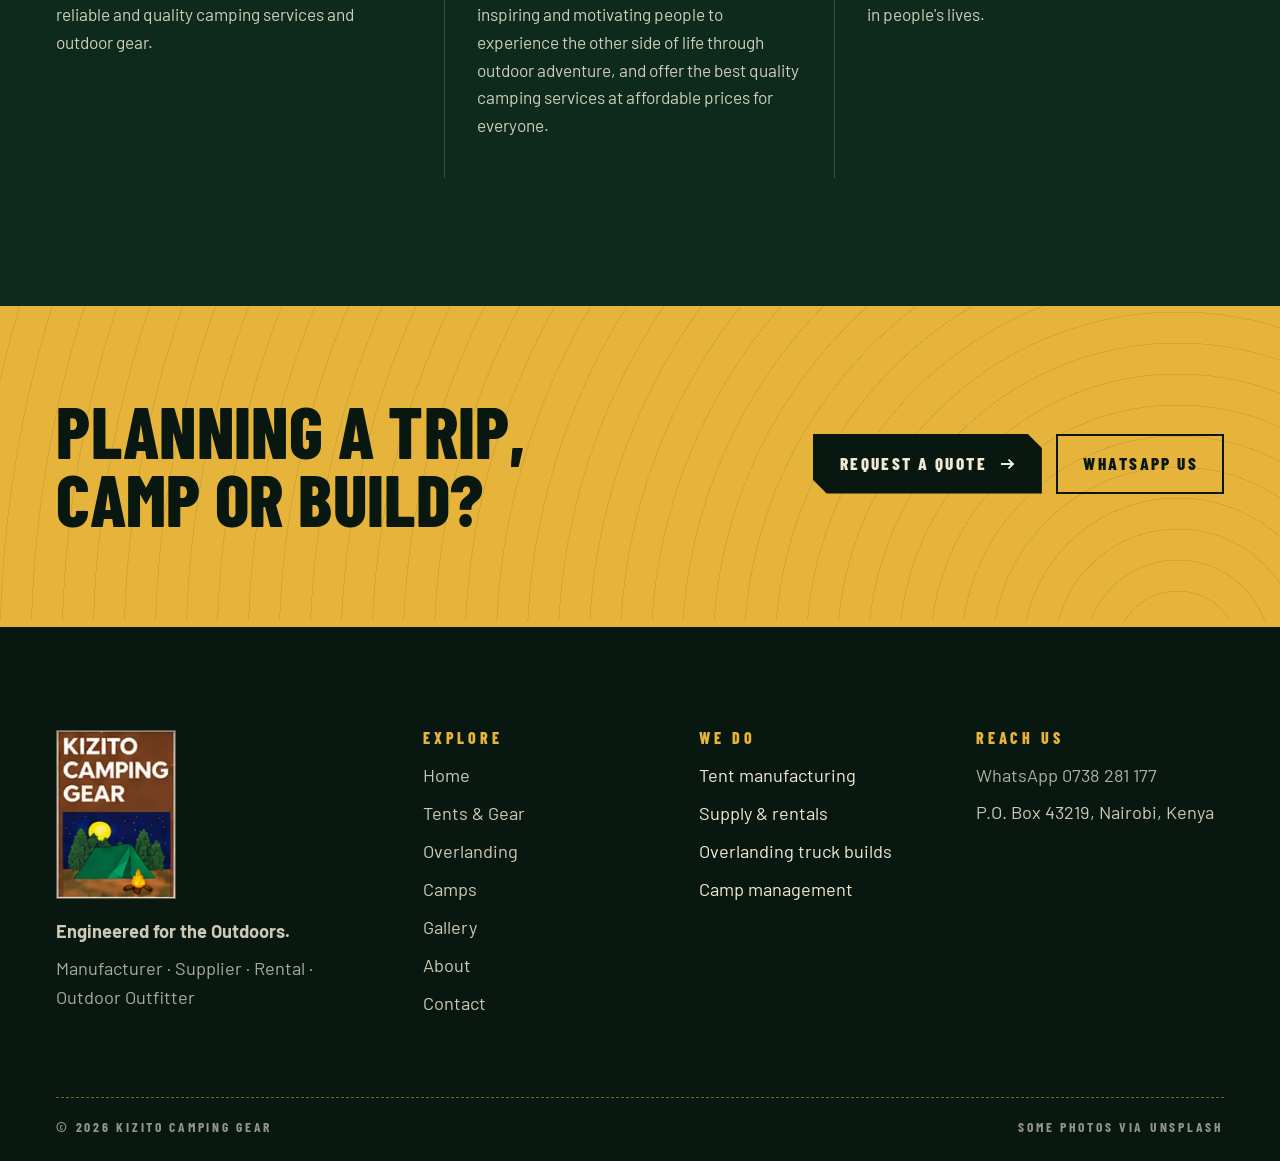
==== commit 9bfc6e9b: "Product range in horizontal scroll, phone hint position" ====
--- a/kizito-site/index.html
+++ b/kizito-site/index.html
@@ -26,9 +26,8 @@
 <a class="dcard" href="tents.html#rentals"><div class="frame"><div class="in"><img src="img/t/k14.jpg" alt="Group of dome tents set up on grass" loading=lazy decoding=async ></div></div><div class="dcard-b"><span class="dcard-n">02</span><h3>Supply &amp; rentals</h3><p>Buy or hire tents and camping equipment for schools, groups and events.</p><span class="more">Rentals <svg viewBox="0 0 24 24" fill="none" stroke="currentColor" stroke-width="2.5"><path d="M4 12h16M14 6l6 6-6 6"/></svg></span></div></a>
 <a class="dcard" href="overlanding.html"><div class="frame"><div class="in"><img src="img/t/k06.jpg" alt="Olive green overland expedition truck" loading=lazy decoding=async ></div></div><div class="dcard-b"><span class="dcard-n">03</span><h3>Overlanding solutions</h3><p>Expedition trucks and passenger interiors for group travel and remote field work.</p><span class="more">See the fleet <svg viewBox="0 0 24 24" fill="none" stroke="currentColor" stroke-width="2.5"><path d="M4 12h16M14 6l6 6-6 6"/></svg></span></div></a>
 <a class="dcard" href="camps.html"><div class="frame"><div class="in"><img src="img/t/k22.jpg" alt="Tents under acacia trees beside a lake" loading=lazy decoding=async ></div></div><div class="dcard-b"><span class="dcard-n">04</span><h3>Camp management</h3><p>From campsite establishment to outdoor activities, we set up and support your group.</p><span class="more">Camps &amp; experiences <svg viewBox="0 0 24 24" fill="none" stroke="currentColor" stroke-width="2.5"><path d="M4 12h16M14 6l6 6-6 6"/></svg></span></div></a>
+<div class="dchap"><p class="eyebrow on-light">Product range</p><h3>Camping equipment &amp; tent solutions</h3><p>High-quality, durable and customisable camping solutions for expeditions, camps, events and outdoor adventures.</p><a class="btn" href="tents.html">All tents <svg viewBox="0 0 24 24" fill="none" stroke="currentColor" stroke-width="2.5"><path d="M4 12h16M14 6l6 6-6 6"/></svg></a></div><a class="dcard pcard" href="tents.html"><div class="frame ar"><div class="in"><img src="img/t/k11.jpg" alt="Canvas safari tent" loading=lazy decoding=async ></div></div><div class="dcard-b"><span class="dcard-n">TENT RANGE</span><h3>Canvas tents</h3><p>Rugged, breathable and built for the field.</p></div></a><a class="dcard pcard" href="tents.html"><div class="frame ar"><div class="in"><img src="img/t/n1.jpg" alt="Nylon dome tents on a green hillside" loading=lazy decoding=async></div></div><div class="dcard-b"><span class="dcard-n">TENT RANGE</span><h3>Nylon tents</h3><p>Lightweight, weatherproof and easy to pitch.</p></div></a><a class="dcard pcard" href="tents.html"><div class="frame ar"><div class="in"><img src="img/t/k23.jpg" alt="Dome tent with camp shower" loading=lazy decoding=async ></div></div><div class="dcard-b"><span class="dcard-n">TENT RANGE</span><h3>Dome tents</h3><p>Spacious, stable and ideal for premium camps.</p></div></a><a class="dcard pcard" href="tents.html"><div class="frame ar"><div class="in"><img src="img/t/n7.jpg" alt="Canvas safari tent with folding table and chairs" loading=lazy decoding=async></div></div><div class="dcard-b"><span class="dcard-n">TENT RANGE</span><h3>Safari &amp; ensuite tents</h3><p>Comfortable, private and fully equipped.</p></div></a><a class="dcard pcard" href="tents.html"><div class="frame ar"><div class="in"><img src="img/t/n3.jpg" alt="Long dining table under string lights at night" loading=lazy decoding=async></div></div><div class="dcard-b"><span class="dcard-n">TENT RANGE</span><h3>Mess tents</h3><p>Versatile, large-capacity spaces for dining, meetings and events.</p></div></a><a class="dcard pcard" href="tents.html"><div class="frame ar"><div class="in"><img src="img/t/n6.jpg" alt="Hurricane lantern on a camp table" loading=lazy decoding=async></div></div><div class="dcard-b"><span class="dcard-n">TENT RANGE</span><h3>Camp furniture &amp; accessories</h3><p>Essential gear to complete your outdoor setup.</p></div></a>
 </div></div></section>
-<section class="sec light"><div class="wrap"><div class="head"><div><p class="eyebrow on-light">Product range</p><h2 class="h-lg" data-split>Camping equipment &amp; tent solutions</h2><p class="lede" style="margin-top:1rem">High-quality, durable and customisable camping solutions for expeditions, camps, events and outdoor adventures.</p></div><a class="btn ghost" href="tents.html">All tents <svg viewBox="0 0 24 24" fill="none" stroke="currentColor" stroke-width="2.5"><path d="M4 12h16M14 6l6 6-6 6"/></svg></a></div>
-<div class="tgrid"><a class="tcard" href="tents.html" data-reveal>{frame(11,"Canvas safari tent",'style="aspect-ratio:5/4"',t=True)}<h3>Canvas tents</h3><p>Rugged, breathable and built for the field.</p></a><a class="tcard" href="tents.html" data-reveal>{sframe("n1","Nylon dome tents on a green hillside",'style="aspect-ratio:5/4"',t=True)}<h3>Nylon tents</h3><p>Lightweight, weatherproof and easy to pitch.</p></a><a class="tcard" href="tents.html" data-reveal>{frame(23,"Dome tent with camp shower",'style="aspect-ratio:5/4"',t=True)}<h3>Dome tents</h3><p>Spacious, stable and ideal for premium camps.</p></a><a class="tcard" href="tents.html" data-reveal>{sframe("n7","Canvas safari tent with folding table and chairs",'style="aspect-ratio:5/4"',t=True)}<h3>Safari &amp; ensuite tents</h3><p>Comfortable, private and fully equipped.</p></a><a class="tcard" href="tents.html" data-reveal>{sframe("n3","Long dining table under string lights at night",'style="aspect-ratio:5/4"',t=True)}<h3>Mess tents</h3><p>Versatile, large-capacity spaces for dining, meetings and events.</p></a><a class="tcard" href="tents.html" data-reveal>{sframe("n6","Hurricane lantern on a camp table",'style="aspect-ratio:5/4"',t=True)}<h3>Camp furniture &amp; accessories</h3><p>Essential gear to complete your outdoor setup.</p></a></div></div></div></section>
 <section class="band" data-band><div class="band-bg" data-bandpar><img src="img/s3.jpg" alt="Canvas safari tent under the Milky Way at night" loading=lazy decoding=async></div><div class="wrap band-in"><p class="eyebrow">Canvas &amp; comfort</p><h2 class="h-lg" data-split>Sleep well, even<br>under open sky</h2><p class="lede">Roomy canvas tents that stay dry, shaded and comfortable from the first night to the last.</p><a class="btn" href="tents.html">See our tents <svg viewBox="0 0 24 24" fill="none" stroke="currentColor" stroke-width="2.5"><path d="M4 12h16M14 6l6 6-6 6"/></svg></a></div></section>
 <section class="pan" id="pan"><div class="pan-img"><img src="img/fleet-wide.jpg" alt="Four Scania overland trucks parked in a row" loading="lazy"></div>
 <div class="pan-t"><p class="eyebrow">Overlanding</p><h2 class="h-lg" data-split>Built to go<br>where roads end</h2></div>
--- a/kizito-site/css/site.css
+++ b/kizito-site/css/site.css
@@ -307,3 +307,21 @@
 @media (max-width:980px){.tgrid{grid-template-columns:repeat(2,1fr)!important}}
 .tcard .frame{aspect-ratio:5/4!important}
 .band.bright .band-bg img{filter:brightness(1.9) contrast(1.05);object-position:50% 60%}
+
+/* product cards inside the sideways scroll */
+.dchap{flex:none;width:min(78vw,470px);background:var(--gold);color:var(--forest);padding:clamp(22px,3vw,40px);display:flex;flex-direction:column;justify-content:center;gap:1rem;clip-path:polygon(0 0,calc(100% - 28px) 0,100% 28px,100% 100%,0 100%)}
+.dchap h3{font-size:clamp(2.2rem,4vw,3.6rem)}
+.dchap p{margin:0}
+.dchap .btn{--bg:var(--forest);--fg:var(--canvas);align-self:flex-start;margin-top:.4rem}
+.dchap .eyebrow{margin:0}
+.pcard{flex:none;width:min(70vw,380px)!important;cursor:default}
+.pcard .frame.ar{aspect-ratio:4/3}
+.pcard .dcard-b{padding:1.1rem 1.3rem 1.4rem}
+.pcard h3{font-size:clamp(1.6rem,2.2vw,2.1rem)}
+.pcard p{font-size:.98rem}
+.hint img.hand{display:block}
+@media (max-width:700px){
+  .hint{top:96px!important;bottom:auto!important;right:var(--gut)!important;left:auto!important;margin:0!important}
+  .hint span{font-size:.72rem;letter-spacing:.12em;padding:.4rem .55rem}
+  .hint .hand{width:58px!important;height:58px!important}
+}
